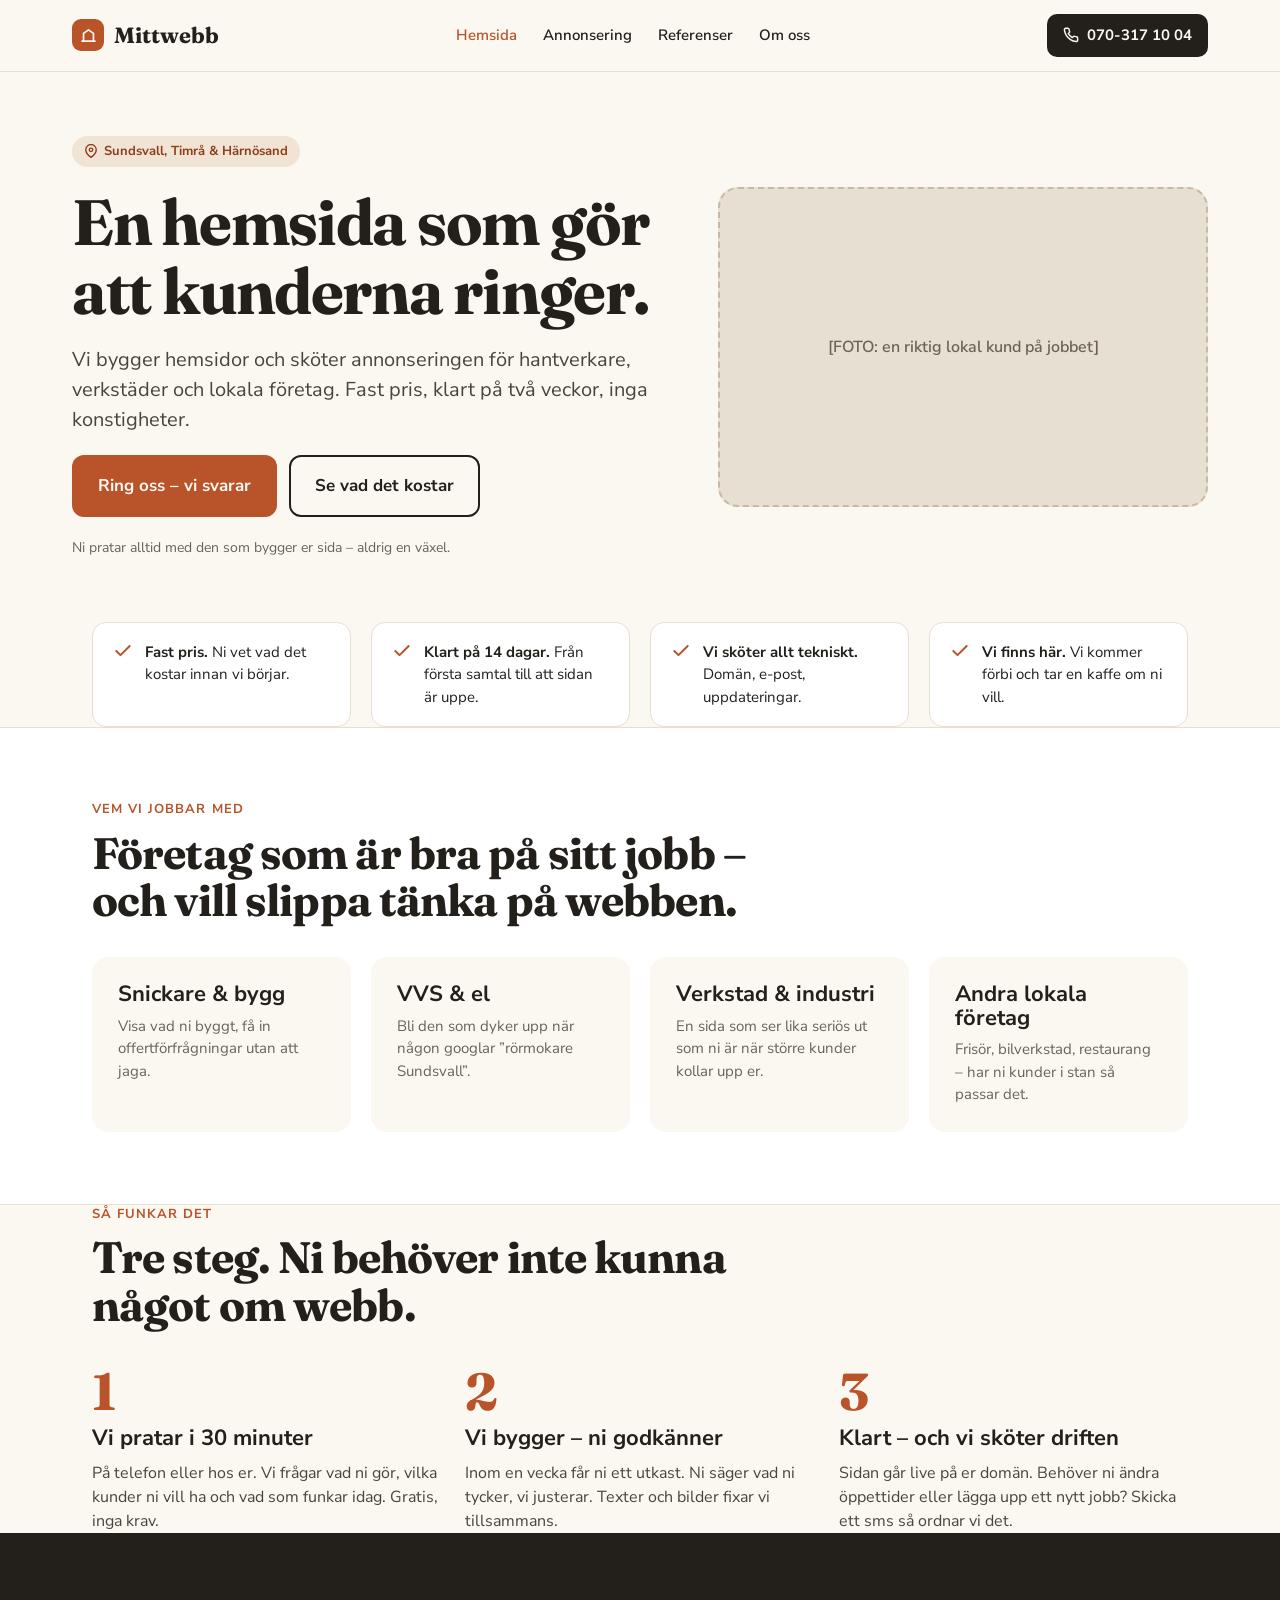
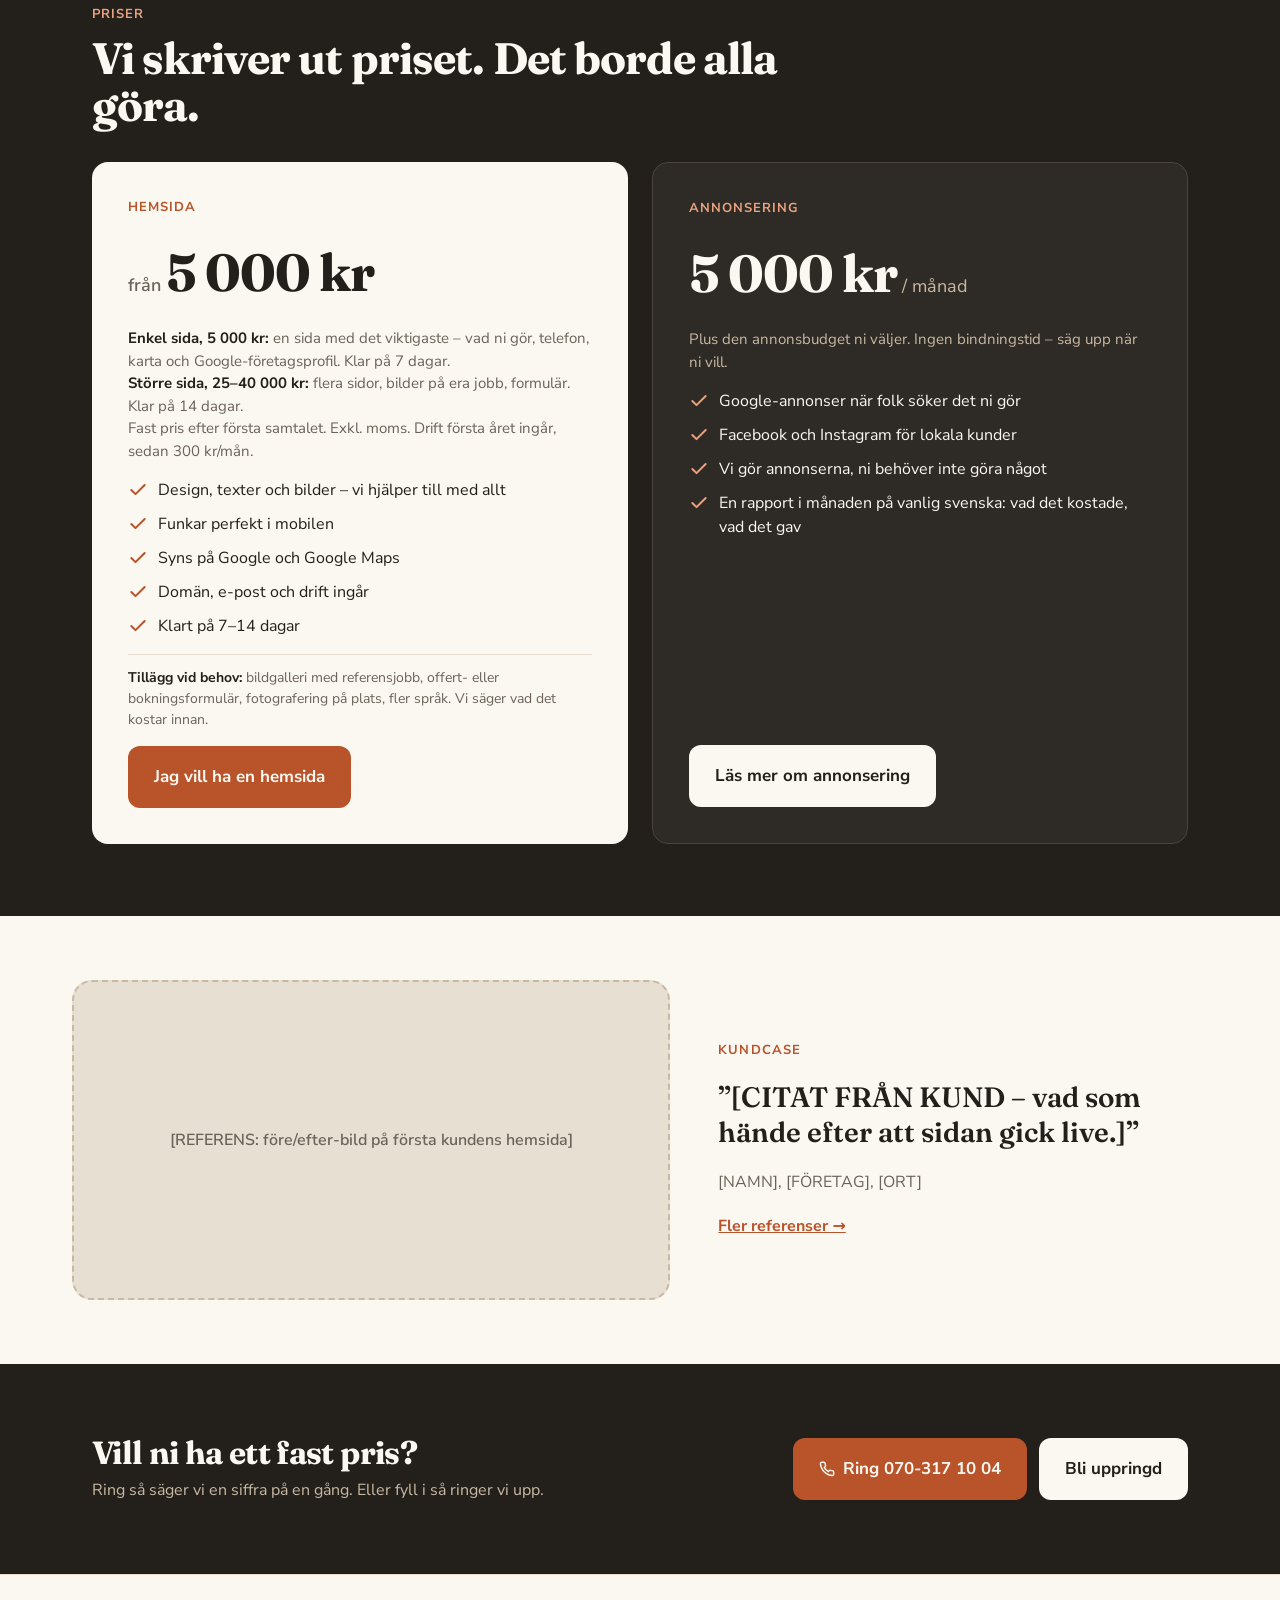
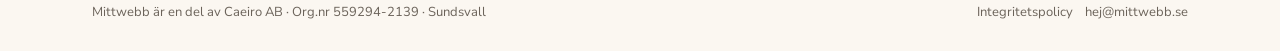
==== index.html @ f1de243b "Mittwebb – första versionen av sajten" ====
<!doctype html>
<html lang="sv"><head><meta charset="utf-8"><meta name="viewport" content="width=device-width,initial-scale=1">
<title>Mittwebb – Hemsidor och annonsering för företag i Sundsvall</title><meta name="description" content="Hemsida till fast pris, klar på 14 dagar, och lokal annonsering för hantverkare, verkstäder och lokala företag i Sundsvall, Timrå och Härnösand.">
<link rel="canonical" href="https://mittwebb.se/">
<meta property="og:title" content="Mittwebb – Hemsidor och annonsering för företag i Sundsvall"><meta property="og:description" content="Hemsida till fast pris, klar på 14 dagar, och lokal annonsering för hantverkare, verkstäder och lokala företag i Sundsvall, Timrå och Härnösand."><meta property="og:url" content="https://mittwebb.se/"><meta property="og:type" content="website">
<link rel="preconnect" href="https://fonts.googleapis.com"><link rel="preconnect" href="https://fonts.gstatic.com" crossorigin>
<link href="https://fonts.googleapis.com/css2?family=Fraunces:opsz,wght@9..144,600;9..144,700&family=Nunito+Sans:wght@400;600;700&display=swap" rel="stylesheet">
<link rel="stylesheet" href="/style.css">
<script type="application/ld+json">{"@context":"https://schema.org","@type":"LocalBusiness","name":"Mittwebb","url":"https://mittwebb.se","telephone":"+46703171004","email":"hej@mittwebb.se","address":{"@type":"PostalAddress","addressLocality":"Sundsvall","addressCountry":"SE"},"areaServed":["Sundsvall","Timrå","Härnösand"],"parentOrganization":{"@type":"Organization","name":"Caeiro AB"}}</script>
</head><body>
<header><div class="wrap nav" id="nav">
<a class="logo" href="/"><i><svg width="17" height="17" viewBox="0 0 24 24" fill="none" stroke="#FBF7F1" stroke-width="2.4" stroke-linecap="round" stroke-linejoin="round"><path d="M3 20h18M5 20V9l7-5 7 5v11"/></svg></i>Mittwebb</a>
<ul><li><a href="/" class="on">Hemsida</a></li><li><a href="/annonsering">Annonsering</a></li><li><a href="/referenser">Referenser</a></li><li><a href="/om">Om oss</a></li></ul>
<div class="row" style="gap:8px;align-items:center"><a class="call" href="tel:+46703171004"><svg width="16" height="16" viewBox="0 0 24 24" fill="none" stroke="currentColor" stroke-width="2.2" stroke-linecap="round" stroke-linejoin="round"><path d="M22 16.9v3a2 2 0 0 1-2.2 2 19.8 19.8 0 0 1-8.6-3.1 19.5 19.5 0 0 1-6-6A19.8 19.8 0 0 1 2.1 4.2 2 2 0 0 1 4.1 2h3a2 2 0 0 1 2 1.7c.1.9.4 1.8.7 2.7a2 2 0 0 1-.5 2.1L8 9.8a16 16 0 0 0 6 6l1.3-1.3a2 2 0 0 1 2.1-.5c.9.3 1.8.6 2.7.7a2 2 0 0 1 1.9 2z"/></svg><span>070-317 10 04</span></a><button class="burger" aria-label="Meny" onclick="document.getElementById('nav').classList.toggle('open')"><svg width="24" height="24" viewBox="0 0 24 24" fill="none" stroke="#23201C" stroke-width="2.2" stroke-linecap="round"><path d="M4 7h16M4 12h16M4 17h16"/></svg></button></div>
</div></header>
<main>
<section class="wrap hero">
 <div class="stack"><span class="pill"><svg width="14" height="14" viewBox="0 0 24 24" fill="none" stroke="currentColor" stroke-width="2.4" stroke-linecap="round" stroke-linejoin="round"><path d="M21 10c0 7-9 13-9 13S3 17 3 10a9 9 0 0 1 18 0z"/><circle cx="12" cy="10" r="3"/></svg> Sundsvall, Timrå &amp; Härnösand</span>
  <h1>En hemsida som gör att kunderna ringer.</h1>
  <p class="lead">Vi bygger hemsidor och sköter annonseringen för hantverkare, verkstäder och lokala företag. Fast pris, klart på två veckor, inga konstigheter.</p>
  <div class="row"><a class="btn btn-p" href="tel:+46703171004">Ring oss – vi svarar</a><a class="btn btn-o" href="#priser">Se vad det kostar</a></div>
  <p class="small">Ni pratar alltid med den som bygger er sida – aldrig en växel.</p></div>
 <div class="ph">[FOTO: en riktig lokal kund på jobbet]</div>
</section>
<section class="wrap" style="padding-top:0"><div class="grid4">
 <div class="trust"><svg width="20" height="20" viewBox="0 0 24 24" fill="none" stroke="#B8532A" stroke-width="2.4" stroke-linecap="round" stroke-linejoin="round"><path d="M20 6L9 17l-5-5"/></svg><div><strong>Fast pris.</strong> Ni vet vad det kostar innan vi börjar.</div></div>
 <div class="trust"><svg width="20" height="20" viewBox="0 0 24 24" fill="none" stroke="#B8532A" stroke-width="2.4" stroke-linecap="round" stroke-linejoin="round"><path d="M20 6L9 17l-5-5"/></svg><div><strong>Klart på 14 dagar.</strong> Från första samtal till att sidan är uppe.</div></div>
 <div class="trust"><svg width="20" height="20" viewBox="0 0 24 24" fill="none" stroke="#B8532A" stroke-width="2.4" stroke-linecap="round" stroke-linejoin="round"><path d="M20 6L9 17l-5-5"/></svg><div><strong>Vi sköter allt tekniskt.</strong> Domän, e-post, uppdateringar.</div></div>
 <div class="trust"><svg width="20" height="20" viewBox="0 0 24 24" fill="none" stroke="#B8532A" stroke-width="2.4" stroke-linecap="round" stroke-linejoin="round"><path d="M20 6L9 17l-5-5"/></svg><div><strong>Vi finns här.</strong> Vi kommer förbi och tar en kaffe om ni vill.</div></div>
</div></section>
<section class="sec-white" id="hemsidor"><div class="wrap stack" style="gap:32px">
 <div class="stack" style="gap:10px;max-width:720px"><span class="eyebrow">Vem vi jobbar med</span><h2>Företag som är bra på sitt jobb – och vill slippa tänka på webben.</h2></div>
 <div class="grid4">
  <div class="card"><h3>Snickare &amp; bygg</h3><p class="small" style="margin-top:8px;font-size:15px">Visa vad ni byggt, få in offertförfrågningar utan att jaga.</p></div>
  <div class="card"><h3>VVS &amp; el</h3><p class="small" style="margin-top:8px;font-size:15px">Bli den som dyker upp när någon googlar ”rörmokare Sundsvall”.</p></div>
  <div class="card"><h3>Verkstad &amp; industri</h3><p class="small" style="margin-top:8px;font-size:15px">En sida som ser lika seriös ut som ni är när större kunder kollar upp er.</p></div>
  <div class="card"><h3>Andra lokala företag</h3><p class="small" style="margin-top:8px;font-size:15px">Frisör, bilverkstad, restaurang – har ni kunder i stan så passar det.</p></div>
 </div></div></section>
<section class="wrap stack" id="sa-funkar-det" style="gap:36px">
 <div class="stack" style="gap:10px;max-width:720px"><span class="eyebrow">Så funkar det</span><h2>Tre steg. Ni behöver inte kunna något om webb.</h2></div>
 <div class="grid3">
  <div class="stack" style="gap:10px"><div class="num">1</div><h3>Vi pratar i 30 minuter</h3><p class="lead" style="font-size:16px">På telefon eller hos er. Vi frågar vad ni gör, vilka kunder ni vill ha och vad som funkar idag. Gratis, inga krav.</p></div>
  <div class="stack" style="gap:10px"><div class="num">2</div><h3>Vi bygger – ni godkänner</h3><p class="lead" style="font-size:16px">Inom en vecka får ni ett utkast. Ni säger vad ni tycker, vi justerar. Texter och bilder fixar vi tillsammans.</p></div>
  <div class="stack" style="gap:10px"><div class="num">3</div><h3>Klart – och vi sköter driften</h3><p class="lead" style="font-size:16px">Sidan går live på er domän. Behöver ni ändra öppettider eller lägga upp ett nytt jobb? Skicka ett sms så ordnar vi det.</p></div>
 </div></section>
<section class="sec-dark" id="priser"><div class="wrap stack" style="gap:32px">
 <div class="stack" style="gap:10px;max-width:720px"><span class="eyebrow" style="color:var(--peach)">Priser</span><h2>Vi skriver ut priset. Det borde alla göra.</h2></div>
 <div class="grid2">
  <div class="card" style="background:var(--bg);color:var(--ink);padding:36px;display:flex;flex-direction:column;gap:16px"><span class="eyebrow">Hemsida</span>
   <div><span style="font-size:18px;color:var(--mute);font-weight:600">från </span><span class="price">5 000 kr</span></div>
   <p class="small" style="font-size:15px"><strong style="color:var(--ink)">Enkel sida, 5 000 kr:</strong> en sida med det viktigaste – vad ni gör, telefon, karta och Google-företagsprofil. Klar på 7 dagar.<br><strong style="color:var(--ink)">Större sida, 25–40 000 kr:</strong> flera sidor, bilder på era jobb, formulär. Klar på 14 dagar.<br>Fast pris efter första samtalet. Exkl. moms. Drift första året ingår, sedan 300 kr/mån.</p>
   <div class="checks"><div><svg width="20" height="20" viewBox="0 0 24 24" fill="none" stroke="#B8532A" stroke-width="2.4" stroke-linecap="round" stroke-linejoin="round"><path d="M20 6L9 17l-5-5"/></svg><span>Design, texter och bilder – vi hjälper till med allt</span></div><div><svg width="20" height="20" viewBox="0 0 24 24" fill="none" stroke="#B8532A" stroke-width="2.4" stroke-linecap="round" stroke-linejoin="round"><path d="M20 6L9 17l-5-5"/></svg><span>Funkar perfekt i mobilen</span></div><div><svg width="20" height="20" viewBox="0 0 24 24" fill="none" stroke="#B8532A" stroke-width="2.4" stroke-linecap="round" stroke-linejoin="round"><path d="M20 6L9 17l-5-5"/></svg><span>Syns på Google och Google Maps</span></div><div><svg width="20" height="20" viewBox="0 0 24 24" fill="none" stroke="#B8532A" stroke-width="2.4" stroke-linecap="round" stroke-linejoin="round"><path d="M20 6L9 17l-5-5"/></svg><span>Domän, e-post och drift ingår</span></div><div><svg width="20" height="20" viewBox="0 0 24 24" fill="none" stroke="#B8532A" stroke-width="2.4" stroke-linecap="round" stroke-linejoin="round"><path d="M20 6L9 17l-5-5"/></svg><span>Klart på 7–14 dagar</span></div></div>
   <p class="small" style="padding-top:12px;border-top:1px solid var(--line)"><strong style="color:var(--ink)">Tillägg vid behov:</strong> bildgalleri med referensjobb, offert- eller bokningsformulär, fotografering på plats, fler språk. Vi säger vad det kostar innan.</p>
   <a class="btn btn-p" href="/kontakt" style="align-self:flex-start">Jag vill ha en hemsida</a></div>
  <div class="card" id="annonsering" style="background:#2E2A25;border:1px solid #4A443C;padding:36px;display:flex;flex-direction:column;gap:16px"><span class="eyebrow" style="color:var(--peach)">Annonsering</span>
   <div><span class="price">5 000 kr</span><span style="font-size:18px;color:#C9B9A3"> / månad</span></div>
   <p style="font-size:15px;color:#C9B9A3">Plus den annonsbudget ni väljer. Ingen bindningstid – säg upp när ni vill.</p>
   <div class="checks"><div><svg width="20" height="20" viewBox="0 0 24 24" fill="none" stroke="#E8A27F" stroke-width="2.4" stroke-linecap="round" stroke-linejoin="round"><path d="M20 6L9 17l-5-5"/></svg><span>Google-annonser när folk söker det ni gör</span></div><div><svg width="20" height="20" viewBox="0 0 24 24" fill="none" stroke="#E8A27F" stroke-width="2.4" stroke-linecap="round" stroke-linejoin="round"><path d="M20 6L9 17l-5-5"/></svg><span>Facebook och Instagram för lokala kunder</span></div><div><svg width="20" height="20" viewBox="0 0 24 24" fill="none" stroke="#E8A27F" stroke-width="2.4" stroke-linecap="round" stroke-linejoin="round"><path d="M20 6L9 17l-5-5"/></svg><span>Vi gör annonserna, ni behöver inte göra något</span></div><div><svg width="20" height="20" viewBox="0 0 24 24" fill="none" stroke="#E8A27F" stroke-width="2.4" stroke-linecap="round" stroke-linejoin="round"><path d="M20 6L9 17l-5-5"/></svg><span>En rapport i månaden på vanlig svenska: vad det kostade, vad det gav</span></div></div>
   <a class="btn btn-l" href="/annonsering" style="align-self:flex-start;margin-top:auto">Läs mer om annonsering</a></div>
 </div></div></section>
<section class="wrap hero" style="padding:64px 0">
 <div class="ph">[REFERENS: före/efter-bild på första kundens hemsida]</div>
 <div class="stack"><span class="eyebrow">Kundcase</span><p style="font-family:'Fraunces',Georgia,serif;font-size:28px;line-height:1.25;font-weight:600">”[CITAT FRÅN KUND – vad som hände efter att sidan gick live.]”</p><p class="small" style="font-size:16px">[NAMN], [FÖRETAG], [ORT]</p><a href="/referenser" style="font-weight:700">Fler referenser →</a></div>
</section>
<section class="sec-dark"><div class="wrap cta"><div class="stack" style="gap:8px;max-width:640px"><h2 style="font-size:32px">Vill ni ha ett fast pris?</h2><p style="color:#C9B9A3">Ring så säger vi en siffra på en gång. Eller fyll i så ringer vi upp.</p></div>
<div class="row"><a class="btn btn-p" href="tel:+46703171004"><svg width="16" height="16" viewBox="0 0 24 24" fill="none" stroke="currentColor" stroke-width="2.2" stroke-linecap="round" stroke-linejoin="round"><path d="M22 16.9v3a2 2 0 0 1-2.2 2 19.8 19.8 0 0 1-8.6-3.1 19.5 19.5 0 0 1-6-6A19.8 19.8 0 0 1 2.1 4.2 2 2 0 0 1 4.1 2h3a2 2 0 0 1 2 1.7c.1.9.4 1.8.7 2.7a2 2 0 0 1-.5 2.1L8 9.8a16 16 0 0 0 6 6l1.3-1.3a2 2 0 0 1 2.1-.5c.9.3 1.8.6 2.7.7a2 2 0 0 1 1.9 2z"/></svg> Ring 070-317 10 04</a><a class="btn btn-l" href="/kontakt">Bli uppringd</a></div></div></section>
</main>
<footer><div class="wrap foot"><div>Mittwebb är en del av Caeiro AB · Org.nr 559294-2139 · Sundsvall</div><div class="row"><a href="/integritetspolicy">Integritetspolicy</a><a href="mailto:hej@mittwebb.se">hej@mittwebb.se</a></div></div></footer>
<a class="sticky-call" href="tel:+46703171004"><svg width="16" height="16" viewBox="0 0 24 24" fill="none" stroke="currentColor" stroke-width="2.2" stroke-linecap="round" stroke-linejoin="round"><path d="M22 16.9v3a2 2 0 0 1-2.2 2 19.8 19.8 0 0 1-8.6-3.1 19.5 19.5 0 0 1-6-6A19.8 19.8 0 0 1 2.1 4.2 2 2 0 0 1 4.1 2h3a2 2 0 0 1 2 1.7c.1.9.4 1.8.7 2.7a2 2 0 0 1-.5 2.1L8 9.8a16 16 0 0 0 6 6l1.3-1.3a2 2 0 0 1 2.1-.5c.9.3 1.8.6 2.7.7a2 2 0 0 1 1.9 2z"/></svg> Ring 070-317 10 04</a>
</body></html>
---- style.css ----
:root{--bg:#FBF7F1;--ink:#23201C;--acc:#B8532A;--acc2:#8F3E1D;--line:#E8DFD3;--mute:#6B635A;--body:#4A443C;--tint:#F1E4D4;--peach:#E8A27F;--white:#fff}
*{box-sizing:border-box}html{scroll-behavior:smooth}
body{margin:0;font-family:'Nunito Sans',system-ui,sans-serif;background:var(--bg);color:var(--ink);line-height:1.5;-webkit-font-smoothing:antialiased}
a{color:var(--acc)}a:hover{color:var(--acc2)}
h1,h2,h3{font-family:'Fraunces',Georgia,serif;letter-spacing:-.02em;line-height:1.08;margin:0}
h1{font-size:clamp(36px,6vw,64px)}h2{font-size:clamp(30px,4.2vw,44px)}h3{font-size:22px;font-family:'Nunito Sans',system-ui,sans-serif;font-weight:700;letter-spacing:0}
p{margin:0}.lead{font-size:clamp(17px,2vw,20px);color:var(--body)}
.wrap{max-width:1136px;margin:0 auto;padding:0 20px}
.eyebrow{font-size:13px;font-weight:700;letter-spacing:.08em;text-transform:uppercase;color:var(--acc)}
.btn{display:inline-flex;align-items:center;gap:8px;padding:16px 24px;border-radius:12px;font-weight:700;font-size:17px;text-decoration:none;border:2px solid transparent;cursor:pointer;font-family:inherit}
.btn-p{background:var(--acc);color:var(--bg)}.btn-p:hover{background:var(--acc2);color:var(--bg)}
.btn-o{border-color:var(--ink);color:var(--ink);background:transparent}.btn-o:hover{background:var(--ink);color:var(--bg)}
.btn-d{background:var(--ink);color:var(--bg)}.btn-l{background:var(--bg);color:var(--ink)}
header{position:sticky;top:0;z-index:10;background:rgba(251,247,241,.92);backdrop-filter:blur(8px);border-bottom:1px solid var(--line)}
.nav{display:flex;align-items:center;justify-content:space-between;padding:14px 0;gap:16px}
.logo{display:flex;align-items:center;gap:10px;text-decoration:none;color:var(--ink);font-family:'Fraunces',Georgia,serif;font-size:22px;font-weight:700}
.logo i{width:32px;height:32px;border-radius:9px;background:var(--acc);display:grid;place-items:center}
.nav ul{display:flex;gap:26px;list-style:none;margin:0;padding:0;font-weight:600;font-size:15px}
.nav ul a{color:var(--ink);text-decoration:none}.nav ul a.on{color:var(--acc)}
.nav .call{display:inline-flex;align-items:center;gap:8px;padding:10px 16px;background:var(--ink);color:var(--bg);border-radius:10px;text-decoration:none;font-weight:700;font-size:15px;white-space:nowrap}
.burger{display:none;background:none;border:0;padding:8px;cursor:pointer}
section{padding:72px 0}.sec-white{background:var(--white);border-top:1px solid var(--line);border-bottom:1px solid var(--line)}.sec-dark{background:var(--ink);color:var(--bg)}
.hero{display:grid;grid-template-columns:1.1fr .9fr;gap:48px;align-items:center;padding:64px 0}
.stack{display:flex;flex-direction:column;gap:20px}.row{display:flex;gap:12px;flex-wrap:wrap}
.pill{display:inline-flex;align-items:center;gap:6px;padding:6px 12px;background:var(--tint);color:var(--acc2);border-radius:999px;font-size:13px;font-weight:700;align-self:flex-start}
.ph{border-radius:20px;background:var(--line);border:2px dashed #C9B9A3;display:grid;place-items:center;text-align:center;padding:24px;color:var(--mute);font-weight:600;min-height:320px}
.grid2{display:grid;grid-template-columns:repeat(2,1fr);gap:24px}.grid3{display:grid;grid-template-columns:repeat(3,1fr);gap:24px}.grid4{display:grid;grid-template-columns:repeat(4,1fr);gap:20px}
.card{padding:26px;border-radius:16px;background:var(--bg)}.card-w{background:var(--white);border:1px solid var(--line)}
.trust{display:flex;gap:12px;align-items:flex-start;padding:18px 20px;background:var(--white);border:1px solid var(--line);border-radius:14px;font-size:15px}
.trust svg{flex-shrink:0}
.num{font-family:'Fraunces',Georgia,serif;font-size:52px;font-weight:700;color:var(--acc);line-height:1}
.checks{display:flex;flex-direction:column;gap:10px;font-size:16px}.checks div{display:flex;gap:10px}.checks svg{flex-shrink:0;margin-top:2px}
.price{font-family:'Fraunces',Georgia,serif;font-size:clamp(38px,5vw,52px);font-weight:700;letter-spacing:-.02em}
.small{font-size:14px;color:var(--mute)}
.faq details{border-top:1px solid var(--line);padding:18px 0}.faq details:last-child{border-bottom:1px solid var(--line)}.faq summary{font-weight:700;font-size:18px;cursor:pointer;list-style:none;display:flex;justify-content:space-between}.faq summary::after{content:'+';color:var(--acc)}.faq details[open] summary::after{content:'–'}.faq p{padding-top:10px;color:var(--body)}
.cta{display:flex;justify-content:space-between;align-items:center;gap:32px;flex-wrap:wrap}
form{display:flex;flex-direction:column;gap:12px}label{font-size:14px;font-weight:700}
input,textarea{padding:13px 14px;font-size:16px;font-family:inherit;border:1px solid #C9B9A3;border-radius:10px;background:var(--white);width:100%}
.chips{display:flex;gap:8px;flex-wrap:wrap}.chips label{display:flex;align-items:center;gap:6px;padding:9px 12px;border:1px solid #C9B9A3;border-radius:999px;font-size:14px;font-weight:600;cursor:pointer}.chips input{width:auto}
footer{padding:28px 0;border-top:1px solid var(--line);font-size:13px;color:var(--mute)}.foot{display:flex;justify-content:space-between;gap:16px;flex-wrap:wrap}.foot a{color:var(--mute);text-decoration:none}
.sticky-call{display:none}
@media (max-width:860px){.hero,.grid2,.grid3,.grid4{grid-template-columns:1fr}.nav ul{display:none}.nav.open ul{display:flex;flex-direction:column;position:absolute;left:0;right:0;top:100%;background:var(--bg);padding:16px 20px;border-bottom:1px solid var(--line);gap:16px}.burger{display:block}.nav .call span{display:none}section{padding:52px 0}.hero{padding:40px 0}.ph{min-height:200px}
.sticky-call{display:flex;position:fixed;bottom:16px;left:16px;right:16px;z-index:20;justify-content:center;gap:10px;padding:14px;background:var(--acc);color:var(--bg);border-radius:14px;font-weight:700;text-decoration:none;box-shadow:0 8px 24px rgba(0,0,0,.18)}body{padding-bottom:72px}}
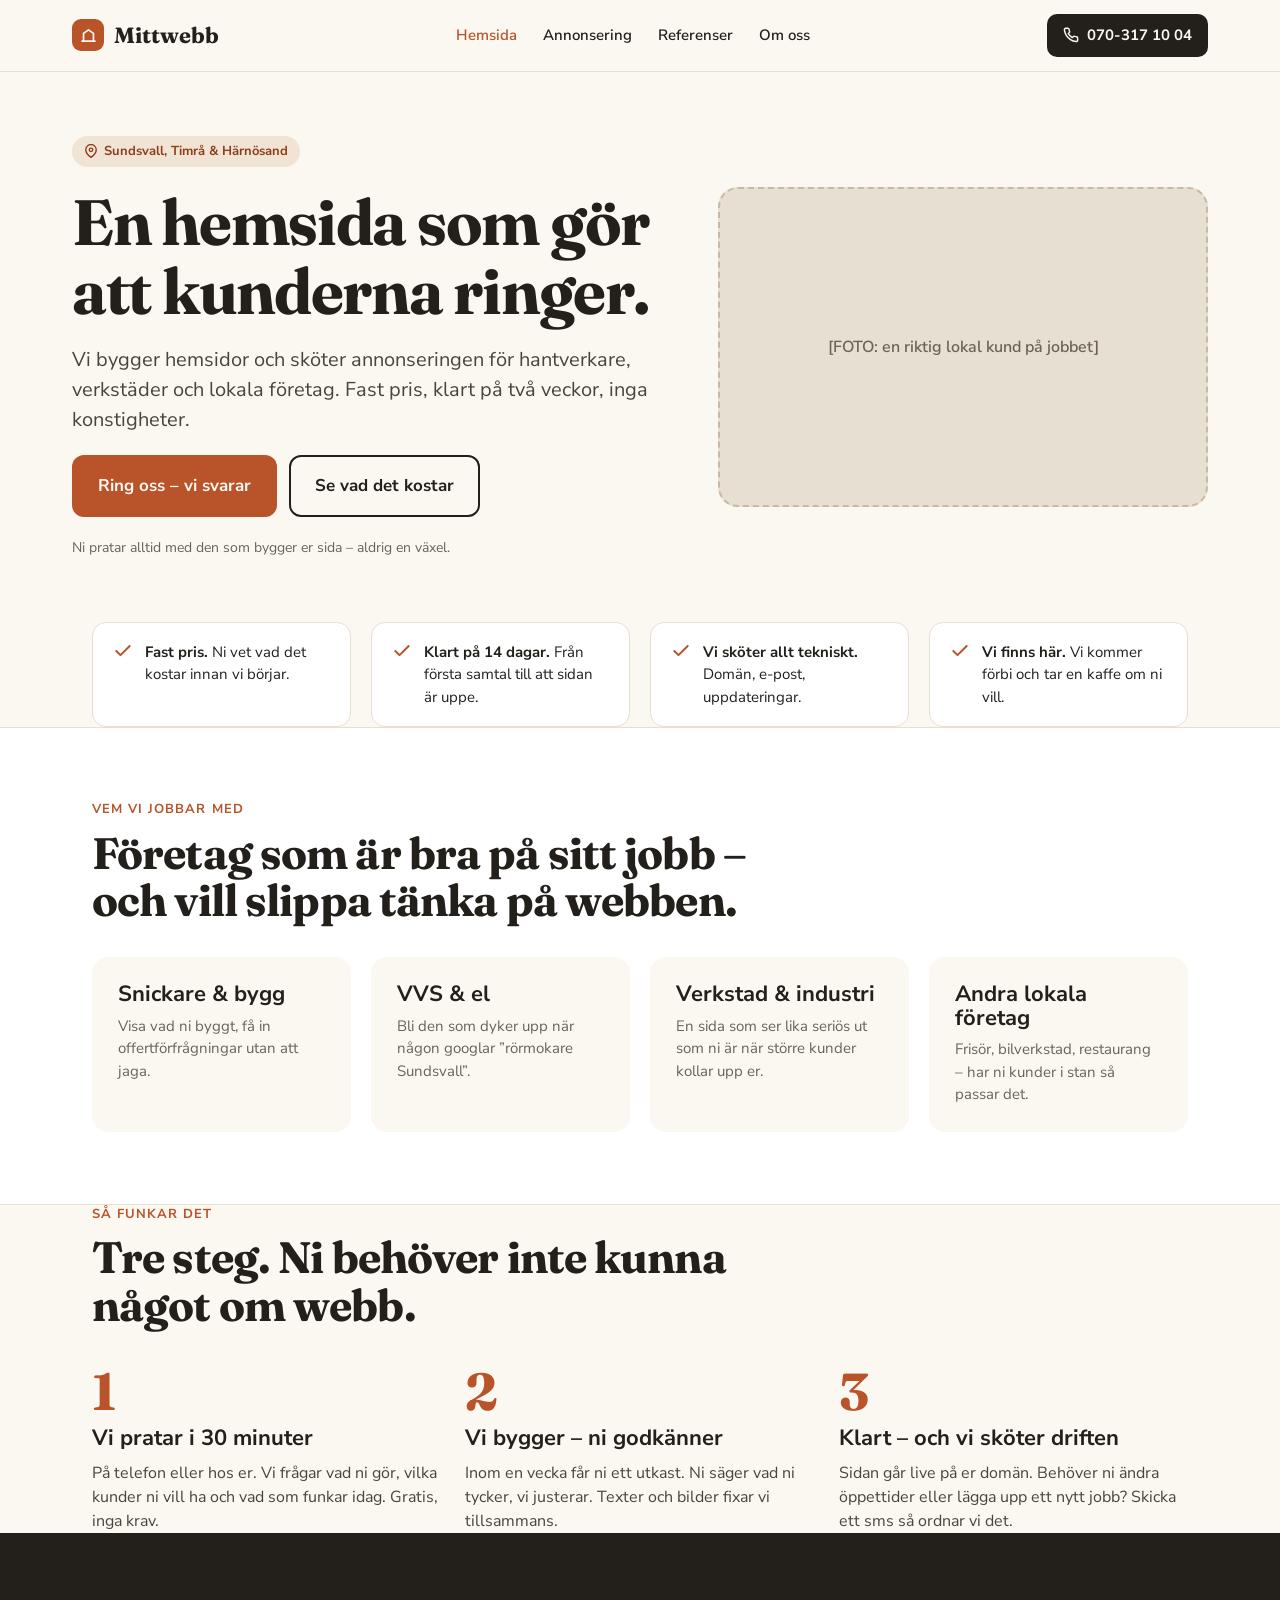
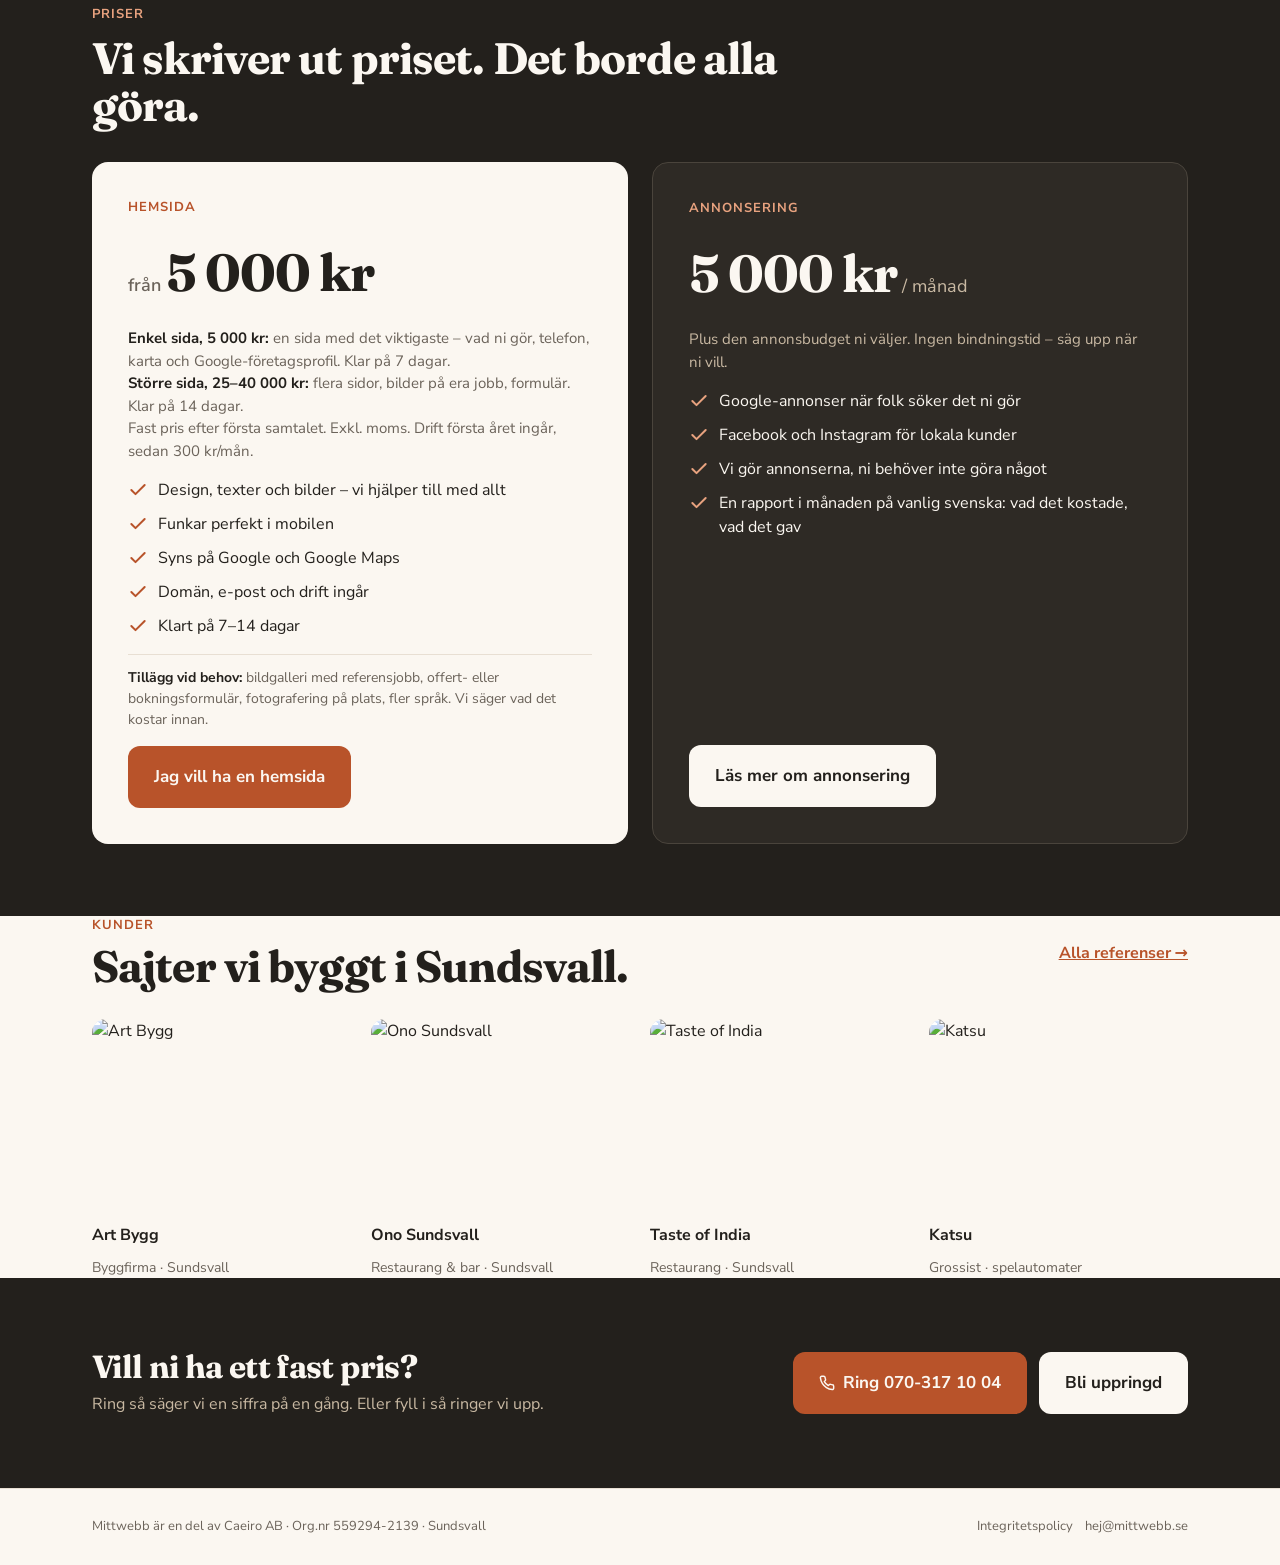
==== commit af1c0a71: "Referenser: Art Bygg, Ono, Taste of India, Katsu" ====
--- a/index.html
+++ b/index.html
@@ -58,10 +58,8 @@
    <div class="checks"><div><svg width="20" height="20" viewBox="0 0 24 24" fill="none" stroke="#E8A27F" stroke-width="2.4" stroke-linecap="round" stroke-linejoin="round"><path d="M20 6L9 17l-5-5"/></svg><span>Google-annonser när folk söker det ni gör</span></div><div><svg width="20" height="20" viewBox="0 0 24 24" fill="none" stroke="#E8A27F" stroke-width="2.4" stroke-linecap="round" stroke-linejoin="round"><path d="M20 6L9 17l-5-5"/></svg><span>Facebook och Instagram för lokala kunder</span></div><div><svg width="20" height="20" viewBox="0 0 24 24" fill="none" stroke="#E8A27F" stroke-width="2.4" stroke-linecap="round" stroke-linejoin="round"><path d="M20 6L9 17l-5-5"/></svg><span>Vi gör annonserna, ni behöver inte göra något</span></div><div><svg width="20" height="20" viewBox="0 0 24 24" fill="none" stroke="#E8A27F" stroke-width="2.4" stroke-linecap="round" stroke-linejoin="round"><path d="M20 6L9 17l-5-5"/></svg><span>En rapport i månaden på vanlig svenska: vad det kostade, vad det gav</span></div></div>
    <a class="btn btn-l" href="/annonsering" style="align-self:flex-start;margin-top:auto">Läs mer om annonsering</a></div>
  </div></div></section>
-<section class="wrap hero" style="padding:64px 0">
- <div class="ph">[REFERENS: före/efter-bild på första kundens hemsida]</div>
- <div class="stack"><span class="eyebrow">Kundcase</span><p style="font-family:'Fraunces',Georgia,serif;font-size:28px;line-height:1.25;font-weight:600">”[CITAT FRÅN KUND – vad som hände efter att sidan gick live.]”</p><p class="small" style="font-size:16px">[NAMN], [FÖRETAG], [ORT]</p><a href="/referenser" style="font-weight:700">Fler referenser →</a></div>
-</section>
+<section class="wrap stack" style="gap:28px"><div class="cta"><div class="stack" style="gap:8px"><span class="eyebrow">Kunder</span><h2>Sajter vi byggt i Sundsvall.</h2></div><a href="/referenser" style="font-weight:700">Alla referenser →</a></div>
+<div class="grid4"><a href="https://artbygg.se" target="_blank" rel="noopener" style="text-decoration:none;color:var(--ink);display:flex;flex-direction:column;gap:10px"><img src="https://framerusercontent.com/images/f4Z82QxmcEQ3gF8rDcCPV72LyU.jpeg" alt="Art Bygg" loading="lazy" style="width:100%;aspect-ratio:4/3;object-fit:cover;border-radius:14px;display:block"><strong>Art Bygg</strong><span class="small">Byggfirma · Sundsvall</span></a><a href="https://onosundsvall.se" target="_blank" rel="noopener" style="text-decoration:none;color:var(--ink);display:flex;flex-direction:column;gap:10px"><img src="https://framerusercontent.com/assets/nnnB0Bz4eRKjmMvCjZTYcLmNHrM.jpg" alt="Ono Sundsvall" loading="lazy" style="width:100%;aspect-ratio:4/3;object-fit:cover;border-radius:14px;display:block"><strong>Ono Sundsvall</strong><span class="small">Restaurang &amp; bar · Sundsvall</span></a><a href="https://www.tasteofindia.se" target="_blank" rel="noopener" style="text-decoration:none;color:var(--ink);display:flex;flex-direction:column;gap:10px"><img src="https://usercontent.one/wp/www.tasteofindia.se/wp-content/uploads/2024/06/G3A5874-Edit-768x960.jpg" alt="Taste of India" loading="lazy" style="width:100%;aspect-ratio:4/3;object-fit:cover;border-radius:14px;display:block"><strong>Taste of India</strong><span class="small">Restaurang · Sundsvall</span></a><a href="https://katsu.se" target="_blank" rel="noopener" style="text-decoration:none;color:var(--ink);display:flex;flex-direction:column;gap:10px"><img src="https://framerusercontent.com/assets/zVmfJXLH3dPX0omeIyAKaZHLA7w.jpg" alt="Katsu" loading="lazy" style="width:100%;aspect-ratio:4/3;object-fit:cover;border-radius:14px;display:block"><strong>Katsu</strong><span class="small">Grossist · spelautomater</span></a></div></section>
 <section class="sec-dark"><div class="wrap cta"><div class="stack" style="gap:8px;max-width:640px"><h2 style="font-size:32px">Vill ni ha ett fast pris?</h2><p style="color:#C9B9A3">Ring så säger vi en siffra på en gång. Eller fyll i så ringer vi upp.</p></div>
 <div class="row"><a class="btn btn-p" href="tel:+46703171004"><svg width="16" height="16" viewBox="0 0 24 24" fill="none" stroke="currentColor" stroke-width="2.2" stroke-linecap="round" stroke-linejoin="round"><path d="M22 16.9v3a2 2 0 0 1-2.2 2 19.8 19.8 0 0 1-8.6-3.1 19.5 19.5 0 0 1-6-6A19.8 19.8 0 0 1 2.1 4.2 2 2 0 0 1 4.1 2h3a2 2 0 0 1 2 1.7c.1.9.4 1.8.7 2.7a2 2 0 0 1-.5 2.1L8 9.8a16 16 0 0 0 6 6l1.3-1.3a2 2 0 0 1 2.1-.5c.9.3 1.8.6 2.7.7a2 2 0 0 1 1.9 2z"/></svg> Ring 070-317 10 04</a><a class="btn btn-l" href="/kontakt">Bli uppringd</a></div></div></section>
 </main>
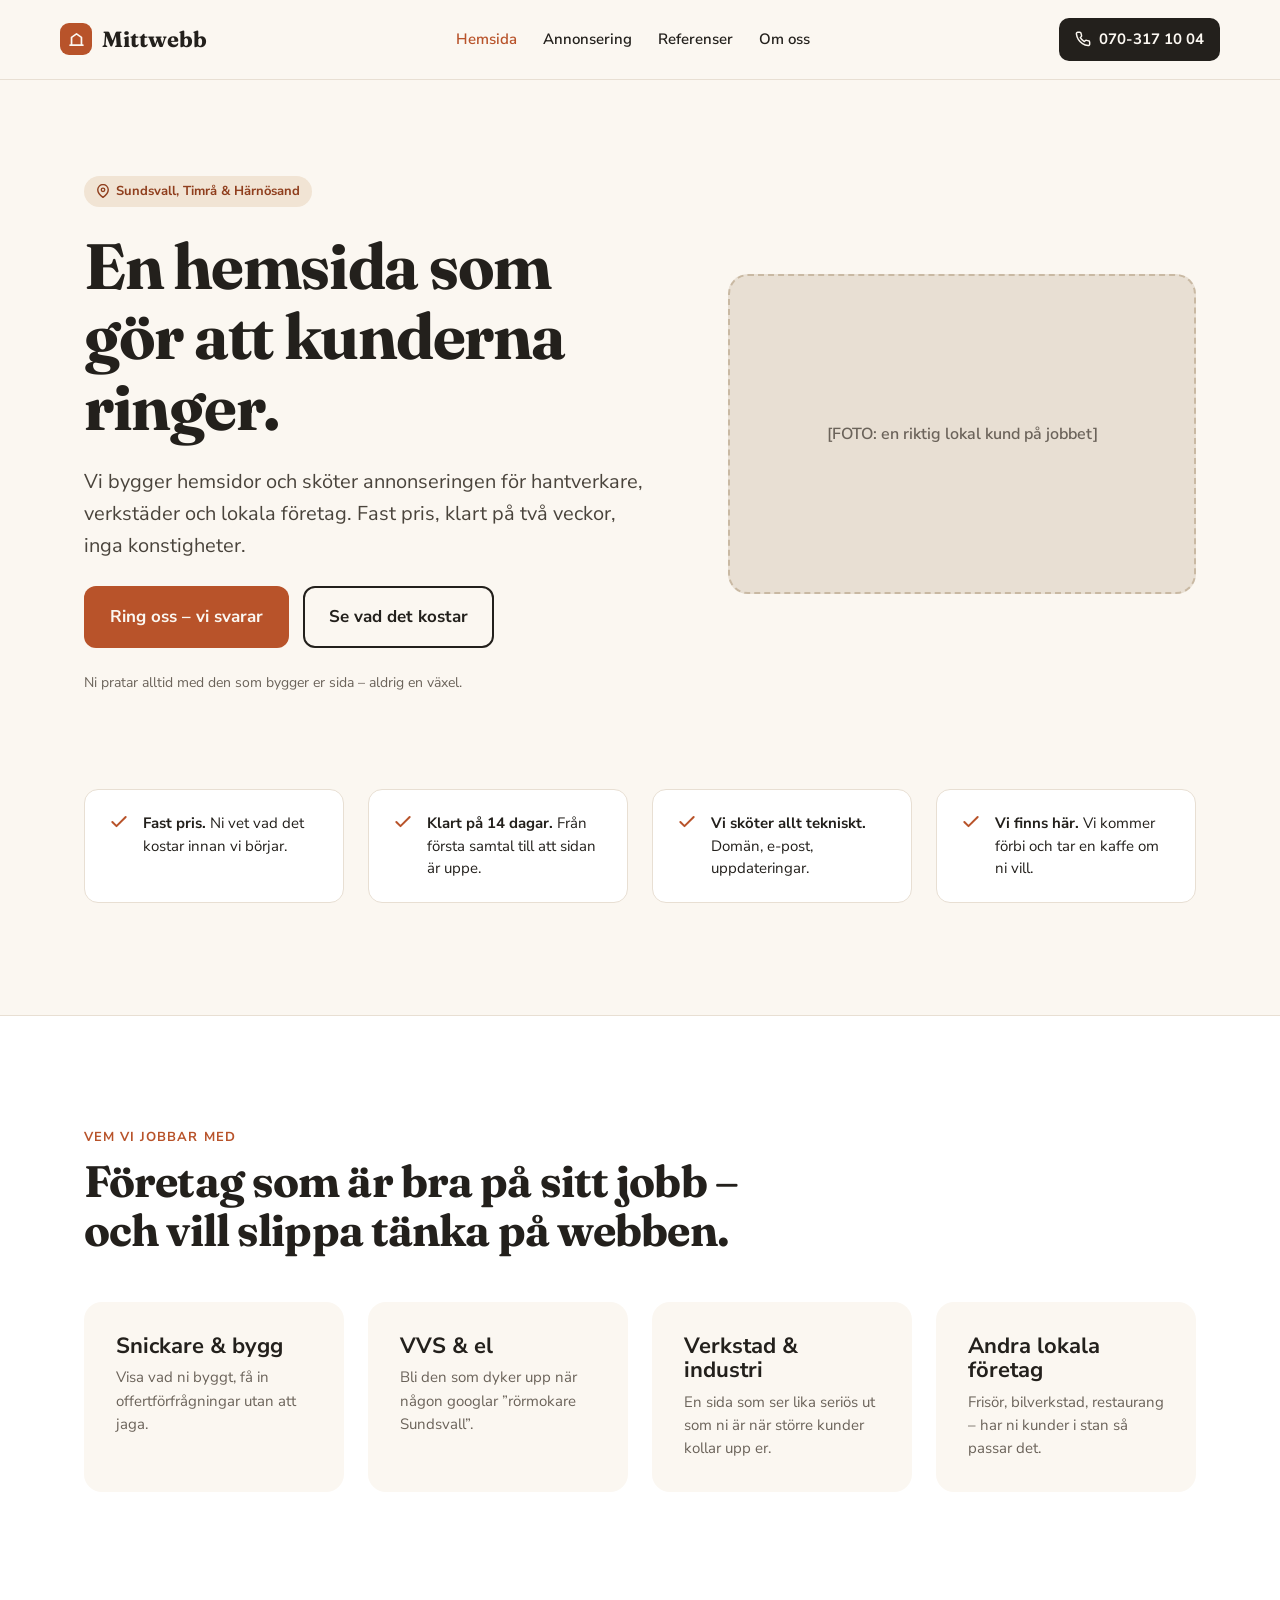
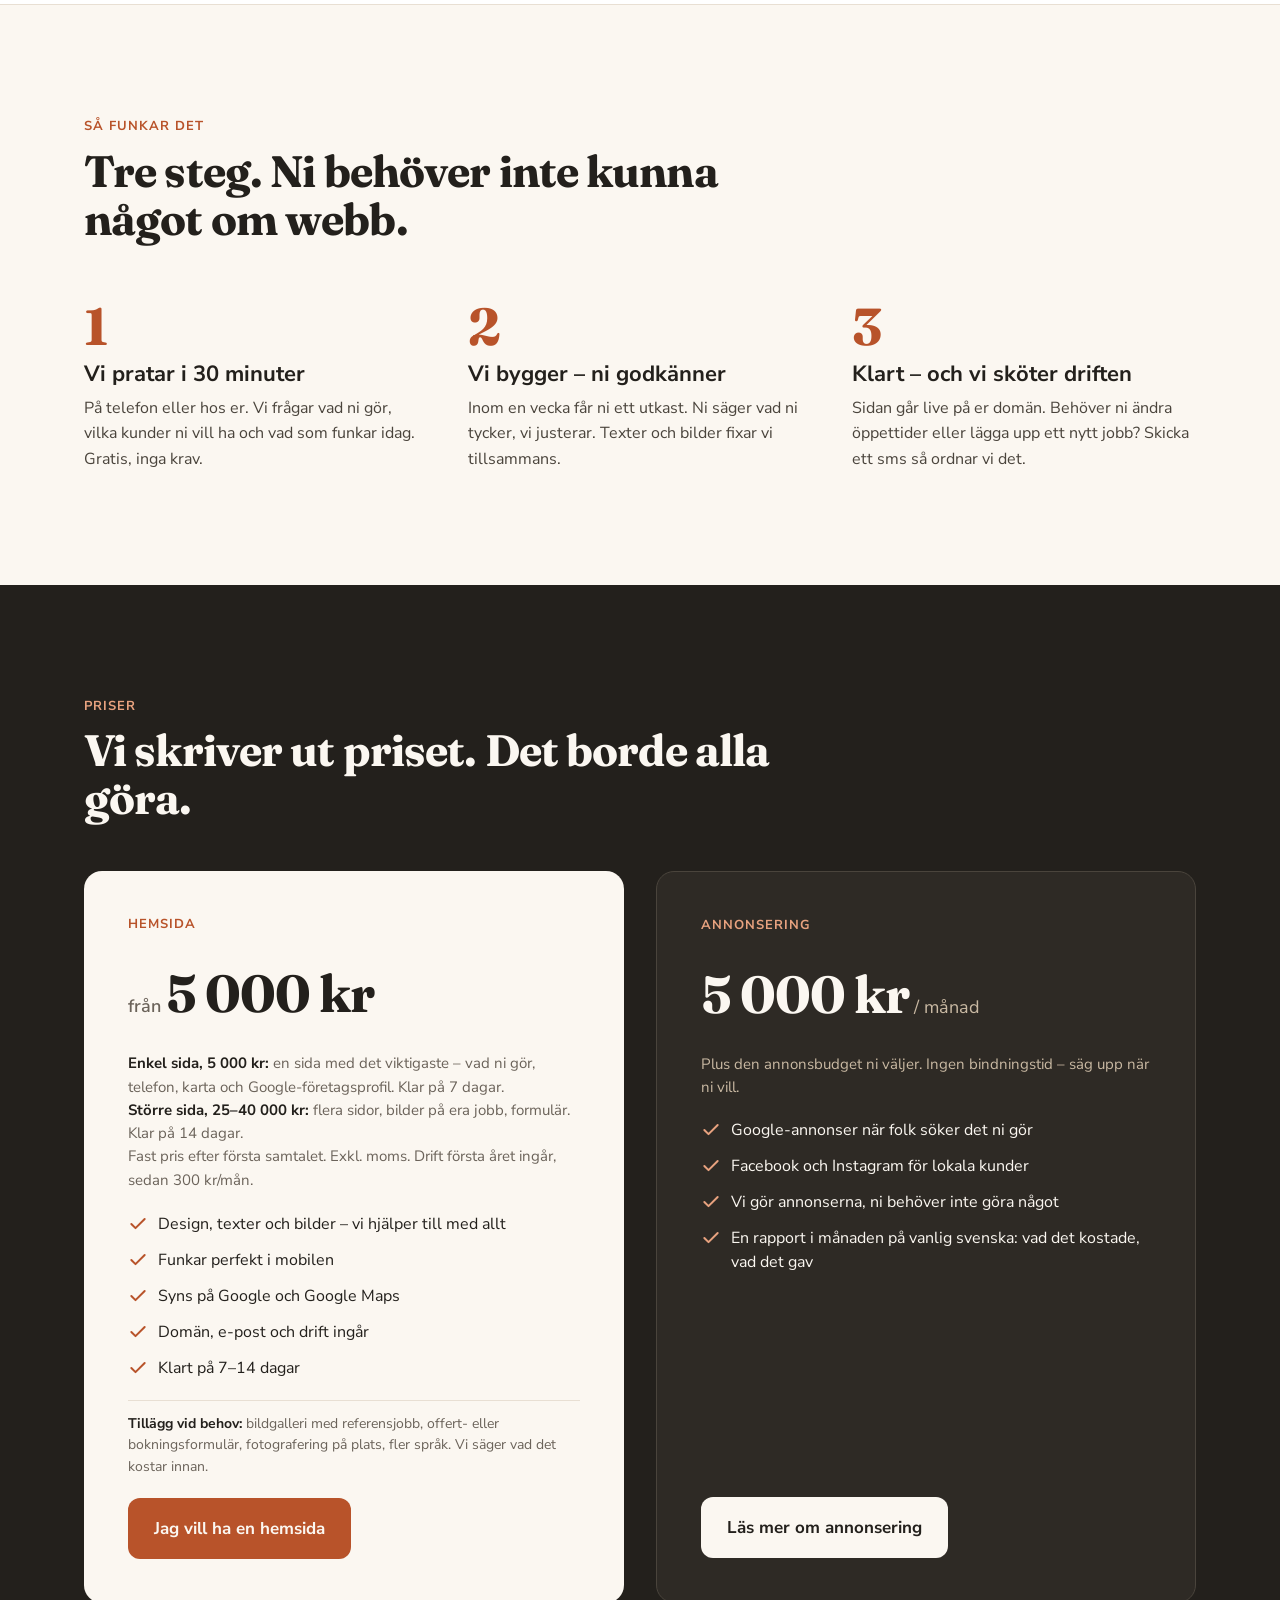
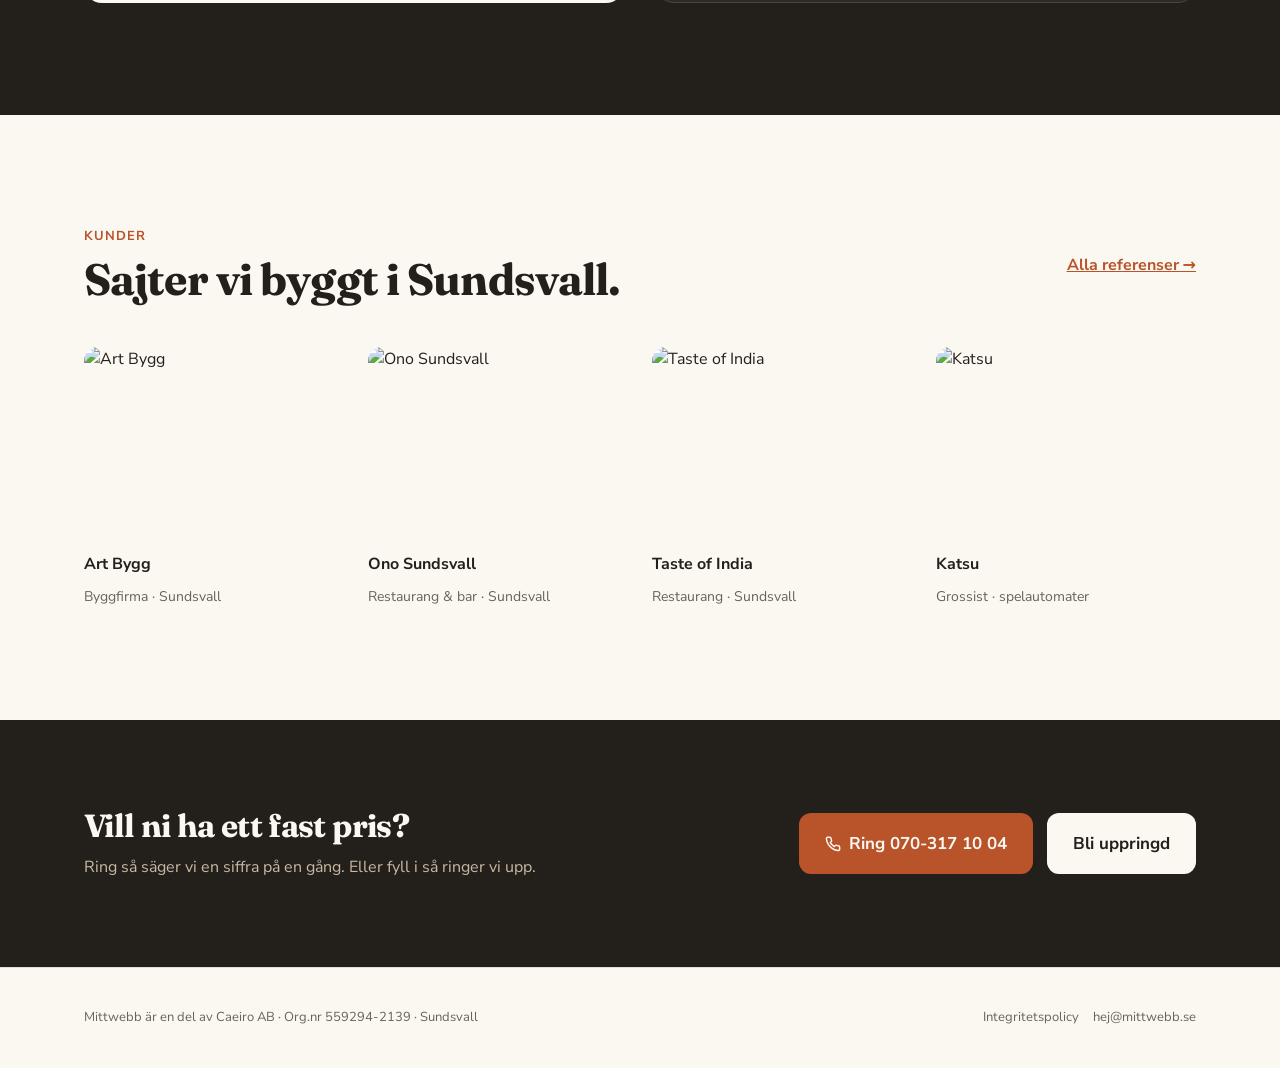
==== commit 0978aab0: "Luftigare layout: större avstånd och padding" ====
--- a/index.html
+++ b/index.html
@@ -28,7 +28,7 @@
  <div class="trust"><svg width="20" height="20" viewBox="0 0 24 24" fill="none" stroke="#B8532A" stroke-width="2.4" stroke-linecap="round" stroke-linejoin="round"><path d="M20 6L9 17l-5-5"/></svg><div><strong>Vi sköter allt tekniskt.</strong> Domän, e-post, uppdateringar.</div></div>
  <div class="trust"><svg width="20" height="20" viewBox="0 0 24 24" fill="none" stroke="#B8532A" stroke-width="2.4" stroke-linecap="round" stroke-linejoin="round"><path d="M20 6L9 17l-5-5"/></svg><div><strong>Vi finns här.</strong> Vi kommer förbi och tar en kaffe om ni vill.</div></div>
 </div></section>
-<section class="sec-white" id="hemsidor"><div class="wrap stack" style="gap:32px">
+<section class="sec-white" id="hemsidor"><div class="wrap stack" style="gap:48px">
  <div class="stack" style="gap:10px;max-width:720px"><span class="eyebrow">Vem vi jobbar med</span><h2>Företag som är bra på sitt jobb – och vill slippa tänka på webben.</h2></div>
  <div class="grid4">
   <div class="card"><h3>Snickare &amp; bygg</h3><p class="small" style="margin-top:8px;font-size:15px">Visa vad ni byggt, få in offertförfrågningar utan att jaga.</p></div>
@@ -36,31 +36,31 @@
   <div class="card"><h3>Verkstad &amp; industri</h3><p class="small" style="margin-top:8px;font-size:15px">En sida som ser lika seriös ut som ni är när större kunder kollar upp er.</p></div>
   <div class="card"><h3>Andra lokala företag</h3><p class="small" style="margin-top:8px;font-size:15px">Frisör, bilverkstad, restaurang – har ni kunder i stan så passar det.</p></div>
  </div></div></section>
-<section class="wrap stack" id="sa-funkar-det" style="gap:36px">
+<section class="wrap stack" id="sa-funkar-det" style="gap:56px">
  <div class="stack" style="gap:10px;max-width:720px"><span class="eyebrow">Så funkar det</span><h2>Tre steg. Ni behöver inte kunna något om webb.</h2></div>
  <div class="grid3">
   <div class="stack" style="gap:10px"><div class="num">1</div><h3>Vi pratar i 30 minuter</h3><p class="lead" style="font-size:16px">På telefon eller hos er. Vi frågar vad ni gör, vilka kunder ni vill ha och vad som funkar idag. Gratis, inga krav.</p></div>
   <div class="stack" style="gap:10px"><div class="num">2</div><h3>Vi bygger – ni godkänner</h3><p class="lead" style="font-size:16px">Inom en vecka får ni ett utkast. Ni säger vad ni tycker, vi justerar. Texter och bilder fixar vi tillsammans.</p></div>
   <div class="stack" style="gap:10px"><div class="num">3</div><h3>Klart – och vi sköter driften</h3><p class="lead" style="font-size:16px">Sidan går live på er domän. Behöver ni ändra öppettider eller lägga upp ett nytt jobb? Skicka ett sms så ordnar vi det.</p></div>
  </div></section>
-<section class="sec-dark" id="priser"><div class="wrap stack" style="gap:32px">
+<section class="sec-dark" id="priser"><div class="wrap stack" style="gap:48px">
  <div class="stack" style="gap:10px;max-width:720px"><span class="eyebrow" style="color:var(--peach)">Priser</span><h2>Vi skriver ut priset. Det borde alla göra.</h2></div>
  <div class="grid2">
-  <div class="card" style="background:var(--bg);color:var(--ink);padding:36px;display:flex;flex-direction:column;gap:16px"><span class="eyebrow">Hemsida</span>
+  <div class="card" style="background:var(--bg);color:var(--ink);padding:44px;display:flex;flex-direction:column;gap:20px"><span class="eyebrow">Hemsida</span>
    <div><span style="font-size:18px;color:var(--mute);font-weight:600">från </span><span class="price">5 000 kr</span></div>
    <p class="small" style="font-size:15px"><strong style="color:var(--ink)">Enkel sida, 5 000 kr:</strong> en sida med det viktigaste – vad ni gör, telefon, karta och Google-företagsprofil. Klar på 7 dagar.<br><strong style="color:var(--ink)">Större sida, 25–40 000 kr:</strong> flera sidor, bilder på era jobb, formulär. Klar på 14 dagar.<br>Fast pris efter första samtalet. Exkl. moms. Drift första året ingår, sedan 300 kr/mån.</p>
    <div class="checks"><div><svg width="20" height="20" viewBox="0 0 24 24" fill="none" stroke="#B8532A" stroke-width="2.4" stroke-linecap="round" stroke-linejoin="round"><path d="M20 6L9 17l-5-5"/></svg><span>Design, texter och bilder – vi hjälper till med allt</span></div><div><svg width="20" height="20" viewBox="0 0 24 24" fill="none" stroke="#B8532A" stroke-width="2.4" stroke-linecap="round" stroke-linejoin="round"><path d="M20 6L9 17l-5-5"/></svg><span>Funkar perfekt i mobilen</span></div><div><svg width="20" height="20" viewBox="0 0 24 24" fill="none" stroke="#B8532A" stroke-width="2.4" stroke-linecap="round" stroke-linejoin="round"><path d="M20 6L9 17l-5-5"/></svg><span>Syns på Google och Google Maps</span></div><div><svg width="20" height="20" viewBox="0 0 24 24" fill="none" stroke="#B8532A" stroke-width="2.4" stroke-linecap="round" stroke-linejoin="round"><path d="M20 6L9 17l-5-5"/></svg><span>Domän, e-post och drift ingår</span></div><div><svg width="20" height="20" viewBox="0 0 24 24" fill="none" stroke="#B8532A" stroke-width="2.4" stroke-linecap="round" stroke-linejoin="round"><path d="M20 6L9 17l-5-5"/></svg><span>Klart på 7–14 dagar</span></div></div>
    <p class="small" style="padding-top:12px;border-top:1px solid var(--line)"><strong style="color:var(--ink)">Tillägg vid behov:</strong> bildgalleri med referensjobb, offert- eller bokningsformulär, fotografering på plats, fler språk. Vi säger vad det kostar innan.</p>
    <a class="btn btn-p" href="/kontakt" style="align-self:flex-start">Jag vill ha en hemsida</a></div>
-  <div class="card" id="annonsering" style="background:#2E2A25;border:1px solid #4A443C;padding:36px;display:flex;flex-direction:column;gap:16px"><span class="eyebrow" style="color:var(--peach)">Annonsering</span>
+  <div class="card" id="annonsering" style="background:#2E2A25;border:1px solid #4A443C;padding:44px;display:flex;flex-direction:column;gap:20px"><span class="eyebrow" style="color:var(--peach)">Annonsering</span>
    <div><span class="price">5 000 kr</span><span style="font-size:18px;color:#C9B9A3"> / månad</span></div>
    <p style="font-size:15px;color:#C9B9A3">Plus den annonsbudget ni väljer. Ingen bindningstid – säg upp när ni vill.</p>
    <div class="checks"><div><svg width="20" height="20" viewBox="0 0 24 24" fill="none" stroke="#E8A27F" stroke-width="2.4" stroke-linecap="round" stroke-linejoin="round"><path d="M20 6L9 17l-5-5"/></svg><span>Google-annonser när folk söker det ni gör</span></div><div><svg width="20" height="20" viewBox="0 0 24 24" fill="none" stroke="#E8A27F" stroke-width="2.4" stroke-linecap="round" stroke-linejoin="round"><path d="M20 6L9 17l-5-5"/></svg><span>Facebook och Instagram för lokala kunder</span></div><div><svg width="20" height="20" viewBox="0 0 24 24" fill="none" stroke="#E8A27F" stroke-width="2.4" stroke-linecap="round" stroke-linejoin="round"><path d="M20 6L9 17l-5-5"/></svg><span>Vi gör annonserna, ni behöver inte göra något</span></div><div><svg width="20" height="20" viewBox="0 0 24 24" fill="none" stroke="#E8A27F" stroke-width="2.4" stroke-linecap="round" stroke-linejoin="round"><path d="M20 6L9 17l-5-5"/></svg><span>En rapport i månaden på vanlig svenska: vad det kostade, vad det gav</span></div></div>
    <a class="btn btn-l" href="/annonsering" style="align-self:flex-start;margin-top:auto">Läs mer om annonsering</a></div>
  </div></div></section>
-<section class="wrap stack" style="gap:28px"><div class="cta"><div class="stack" style="gap:8px"><span class="eyebrow">Kunder</span><h2>Sajter vi byggt i Sundsvall.</h2></div><a href="/referenser" style="font-weight:700">Alla referenser →</a></div>
+<section class="wrap stack" style="gap:44px"><div class="cta"><div class="stack" style="gap:8px"><span class="eyebrow">Kunder</span><h2>Sajter vi byggt i Sundsvall.</h2></div><a href="/referenser" style="font-weight:700">Alla referenser →</a></div>
 <div class="grid4"><a href="https://artbygg.se" target="_blank" rel="noopener" style="text-decoration:none;color:var(--ink);display:flex;flex-direction:column;gap:10px"><img src="https://framerusercontent.com/images/f4Z82QxmcEQ3gF8rDcCPV72LyU.jpeg" alt="Art Bygg" loading="lazy" style="width:100%;aspect-ratio:4/3;object-fit:cover;border-radius:14px;display:block"><strong>Art Bygg</strong><span class="small">Byggfirma · Sundsvall</span></a><a href="https://onosundsvall.se" target="_blank" rel="noopener" style="text-decoration:none;color:var(--ink);display:flex;flex-direction:column;gap:10px"><img src="https://framerusercontent.com/assets/nnnB0Bz4eRKjmMvCjZTYcLmNHrM.jpg" alt="Ono Sundsvall" loading="lazy" style="width:100%;aspect-ratio:4/3;object-fit:cover;border-radius:14px;display:block"><strong>Ono Sundsvall</strong><span class="small">Restaurang &amp; bar · Sundsvall</span></a><a href="https://www.tasteofindia.se" target="_blank" rel="noopener" style="text-decoration:none;color:var(--ink);display:flex;flex-direction:column;gap:10px"><img src="https://usercontent.one/wp/www.tasteofindia.se/wp-content/uploads/2024/06/G3A5874-Edit-768x960.jpg" alt="Taste of India" loading="lazy" style="width:100%;aspect-ratio:4/3;object-fit:cover;border-radius:14px;display:block"><strong>Taste of India</strong><span class="small">Restaurang · Sundsvall</span></a><a href="https://katsu.se" target="_blank" rel="noopener" style="text-decoration:none;color:var(--ink);display:flex;flex-direction:column;gap:10px"><img src="https://framerusercontent.com/assets/zVmfJXLH3dPX0omeIyAKaZHLA7w.jpg" alt="Katsu" loading="lazy" style="width:100%;aspect-ratio:4/3;object-fit:cover;border-radius:14px;display:block"><strong>Katsu</strong><span class="small">Grossist · spelautomater</span></a></div></section>
-<section class="sec-dark"><div class="wrap cta"><div class="stack" style="gap:8px;max-width:640px"><h2 style="font-size:32px">Vill ni ha ett fast pris?</h2><p style="color:#C9B9A3">Ring så säger vi en siffra på en gång. Eller fyll i så ringer vi upp.</p></div>
+<section class="sec-dark" style="padding:88px 0"><div class="wrap cta"><div class="stack" style="gap:12px;max-width:640px"><h2 style="font-size:32px">Vill ni ha ett fast pris?</h2><p style="color:#C9B9A3">Ring så säger vi en siffra på en gång. Eller fyll i så ringer vi upp.</p></div>
 <div class="row"><a class="btn btn-p" href="tel:+46703171004"><svg width="16" height="16" viewBox="0 0 24 24" fill="none" stroke="currentColor" stroke-width="2.2" stroke-linecap="round" stroke-linejoin="round"><path d="M22 16.9v3a2 2 0 0 1-2.2 2 19.8 19.8 0 0 1-8.6-3.1 19.5 19.5 0 0 1-6-6A19.8 19.8 0 0 1 2.1 4.2 2 2 0 0 1 4.1 2h3a2 2 0 0 1 2 1.7c.1.9.4 1.8.7 2.7a2 2 0 0 1-.5 2.1L8 9.8a16 16 0 0 0 6 6l1.3-1.3a2 2 0 0 1 2.1-.5c.9.3 1.8.6 2.7.7a2 2 0 0 1 1.9 2z"/></svg> Ring 070-317 10 04</a><a class="btn btn-l" href="/kontakt">Bli uppringd</a></div></div></section>
 </main>
 <footer><div class="wrap foot"><div>Mittwebb är en del av Caeiro AB · Org.nr 559294-2139 · Sundsvall</div><div class="row"><a href="/integritetspolicy">Integritetspolicy</a><a href="mailto:hej@mittwebb.se">hej@mittwebb.se</a></div></div></footer>
--- a/style.css
+++ b/style.css
@@ -3,42 +3,42 @@
 *{box-sizing:border-box}html{scroll-behavior:smooth}
 body{margin:0;font-family:'Nunito Sans',system-ui,sans-serif;background:var(--bg);color:var(--ink);line-height:1.5;-webkit-font-smoothing:antialiased}
 a{color:var(--acc)}a:hover{color:var(--acc2)}
-h1,h2,h3{font-family:'Fraunces',Georgia,serif;letter-spacing:-.02em;line-height:1.08;margin:0}
+h1,h2,h3{font-family:'Fraunces',Georgia,serif;letter-spacing:-.02em;line-height:1.1;margin:0}
 h1{font-size:clamp(36px,6vw,64px)}h2{font-size:clamp(30px,4.2vw,44px)}h3{font-size:22px;font-family:'Nunito Sans',system-ui,sans-serif;font-weight:700;letter-spacing:0}
-p{margin:0}.lead{font-size:clamp(17px,2vw,20px);color:var(--body)}
-.wrap{max-width:1136px;margin:0 auto;padding:0 20px}
+p{margin:0}.lead{font-size:clamp(17px,2vw,20px);color:var(--body);line-height:1.6}
+.wrap{max-width:1160px;margin:0 auto;padding-left:24px;padding-right:24px}
 .eyebrow{font-size:13px;font-weight:700;letter-spacing:.08em;text-transform:uppercase;color:var(--acc)}
 .btn{display:inline-flex;align-items:center;gap:8px;padding:16px 24px;border-radius:12px;font-weight:700;font-size:17px;text-decoration:none;border:2px solid transparent;cursor:pointer;font-family:inherit}
 .btn-p{background:var(--acc);color:var(--bg)}.btn-p:hover{background:var(--acc2);color:var(--bg)}
 .btn-o{border-color:var(--ink);color:var(--ink);background:transparent}.btn-o:hover{background:var(--ink);color:var(--bg)}
 .btn-d{background:var(--ink);color:var(--bg)}.btn-l{background:var(--bg);color:var(--ink)}
 header{position:sticky;top:0;z-index:10;background:rgba(251,247,241,.92);backdrop-filter:blur(8px);border-bottom:1px solid var(--line)}
-.nav{display:flex;align-items:center;justify-content:space-between;padding:14px 0;gap:16px}
+.nav{display:flex;align-items:center;justify-content:space-between;padding:18px 0;gap:24px}
 .logo{display:flex;align-items:center;gap:10px;text-decoration:none;color:var(--ink);font-family:'Fraunces',Georgia,serif;font-size:22px;font-weight:700}
 .logo i{width:32px;height:32px;border-radius:9px;background:var(--acc);display:grid;place-items:center}
 .nav ul{display:flex;gap:26px;list-style:none;margin:0;padding:0;font-weight:600;font-size:15px}
 .nav ul a{color:var(--ink);text-decoration:none}.nav ul a.on{color:var(--acc)}
 .nav .call{display:inline-flex;align-items:center;gap:8px;padding:10px 16px;background:var(--ink);color:var(--bg);border-radius:10px;text-decoration:none;font-weight:700;font-size:15px;white-space:nowrap}
 .burger{display:none;background:none;border:0;padding:8px;cursor:pointer}
-section{padding:72px 0}.sec-white{background:var(--white);border-top:1px solid var(--line);border-bottom:1px solid var(--line)}.sec-dark{background:var(--ink);color:var(--bg)}
-.hero{display:grid;grid-template-columns:1.1fr .9fr;gap:48px;align-items:center;padding:64px 0}
-.stack{display:flex;flex-direction:column;gap:20px}.row{display:flex;gap:12px;flex-wrap:wrap}
+section{padding-top:112px;padding-bottom:112px}.sec-white{background:var(--white);border-top:1px solid var(--line);border-bottom:1px solid var(--line)}.sec-dark{background:var(--ink);color:var(--bg)}
+.hero{display:grid;grid-template-columns:1.1fr .9fr;gap:72px;align-items:center;padding-top:96px;padding-bottom:96px}
+.stack{display:flex;flex-direction:column;gap:24px}.row{display:flex;gap:14px;flex-wrap:wrap}
 .pill{display:inline-flex;align-items:center;gap:6px;padding:6px 12px;background:var(--tint);color:var(--acc2);border-radius:999px;font-size:13px;font-weight:700;align-self:flex-start}
 .ph{border-radius:20px;background:var(--line);border:2px dashed #C9B9A3;display:grid;place-items:center;text-align:center;padding:24px;color:var(--mute);font-weight:600;min-height:320px}
-.grid2{display:grid;grid-template-columns:repeat(2,1fr);gap:24px}.grid3{display:grid;grid-template-columns:repeat(3,1fr);gap:24px}.grid4{display:grid;grid-template-columns:repeat(4,1fr);gap:20px}
-.card{padding:26px;border-radius:16px;background:var(--bg)}.card-w{background:var(--white);border:1px solid var(--line)}
-.trust{display:flex;gap:12px;align-items:flex-start;padding:18px 20px;background:var(--white);border:1px solid var(--line);border-radius:14px;font-size:15px}
+.grid2{display:grid;grid-template-columns:repeat(2,1fr);gap:32px}.grid3{display:grid;grid-template-columns:repeat(3,1fr);gap:40px}.grid4{display:grid;grid-template-columns:repeat(4,1fr);gap:24px}
+.card{padding:32px;border-radius:18px;background:var(--bg)}.card-w{background:var(--white);border:1px solid var(--line)}
+.trust{display:flex;gap:14px;align-items:flex-start;padding:22px 24px;line-height:1.5;background:var(--white);border:1px solid var(--line);border-radius:14px;font-size:15px}
 .trust svg{flex-shrink:0}
 .num{font-family:'Fraunces',Georgia,serif;font-size:52px;font-weight:700;color:var(--acc);line-height:1}
-.checks{display:flex;flex-direction:column;gap:10px;font-size:16px}.checks div{display:flex;gap:10px}.checks svg{flex-shrink:0;margin-top:2px}
+.checks{display:flex;flex-direction:column;gap:12px;font-size:16px;line-height:1.5}.checks div{display:flex;gap:10px}.checks svg{flex-shrink:0;margin-top:2px}
 .price{font-family:'Fraunces',Georgia,serif;font-size:clamp(38px,5vw,52px);font-weight:700;letter-spacing:-.02em}
-.small{font-size:14px;color:var(--mute)}
-.faq details{border-top:1px solid var(--line);padding:18px 0}.faq details:last-child{border-bottom:1px solid var(--line)}.faq summary{font-weight:700;font-size:18px;cursor:pointer;list-style:none;display:flex;justify-content:space-between}.faq summary::after{content:'+';color:var(--acc)}.faq details[open] summary::after{content:'–'}.faq p{padding-top:10px;color:var(--body)}
-.cta{display:flex;justify-content:space-between;align-items:center;gap:32px;flex-wrap:wrap}
-form{display:flex;flex-direction:column;gap:12px}label{font-size:14px;font-weight:700}
+.small{font-size:14px;color:var(--mute);line-height:1.55}
+.faq details{border-top:1px solid var(--line);padding:22px 0}.faq details:last-child{border-bottom:1px solid var(--line)}.faq summary{font-weight:700;font-size:18px;cursor:pointer;list-style:none;display:flex;justify-content:space-between}.faq summary::after{content:'+';color:var(--acc)}.faq details[open] summary::after{content:'–'}.faq p{padding-top:10px;color:var(--body)}
+.cta{display:flex;justify-content:space-between;align-items:center;gap:40px;flex-wrap:wrap}
+form{display:flex;flex-direction:column;gap:14px}label{font-size:14px;font-weight:700}
 input,textarea{padding:13px 14px;font-size:16px;font-family:inherit;border:1px solid #C9B9A3;border-radius:10px;background:var(--white);width:100%}
 .chips{display:flex;gap:8px;flex-wrap:wrap}.chips label{display:flex;align-items:center;gap:6px;padding:9px 12px;border:1px solid #C9B9A3;border-radius:999px;font-size:14px;font-weight:600;cursor:pointer}.chips input{width:auto}
-footer{padding:28px 0;border-top:1px solid var(--line);font-size:13px;color:var(--mute)}.foot{display:flex;justify-content:space-between;gap:16px;flex-wrap:wrap}.foot a{color:var(--mute);text-decoration:none}
+footer{padding:40px 0;border-top:1px solid var(--line);font-size:13px;color:var(--mute)}.foot{display:flex;justify-content:space-between;gap:16px;flex-wrap:wrap}.foot a{color:var(--mute);text-decoration:none}
 .sticky-call{display:none}
-@media (max-width:860px){.hero,.grid2,.grid3,.grid4{grid-template-columns:1fr}.nav ul{display:none}.nav.open ul{display:flex;flex-direction:column;position:absolute;left:0;right:0;top:100%;background:var(--bg);padding:16px 20px;border-bottom:1px solid var(--line);gap:16px}.burger{display:block}.nav .call span{display:none}section{padding:52px 0}.hero{padding:40px 0}.ph{min-height:200px}
+@media (max-width:860px){.hero,.grid2,.grid3,.grid4{grid-template-columns:1fr}.nav ul{display:none}.nav.open ul{display:flex;flex-direction:column;position:absolute;left:0;right:0;top:100%;background:var(--bg);padding:16px 20px;border-bottom:1px solid var(--line);gap:16px}.burger{display:block}.nav .call span{display:none}section{padding-top:72px;padding-bottom:72px}.hero{padding-top:56px;padding-bottom:56px;gap:40px}.ph{min-height:200px}
 .sticky-call{display:flex;position:fixed;bottom:16px;left:16px;right:16px;z-index:20;justify-content:center;gap:10px;padding:14px;background:var(--acc);color:var(--bg);border-radius:14px;font-weight:700;text-decoration:none;box-shadow:0 8px 24px rgba(0,0,0,.18)}body{padding-bottom:72px}}
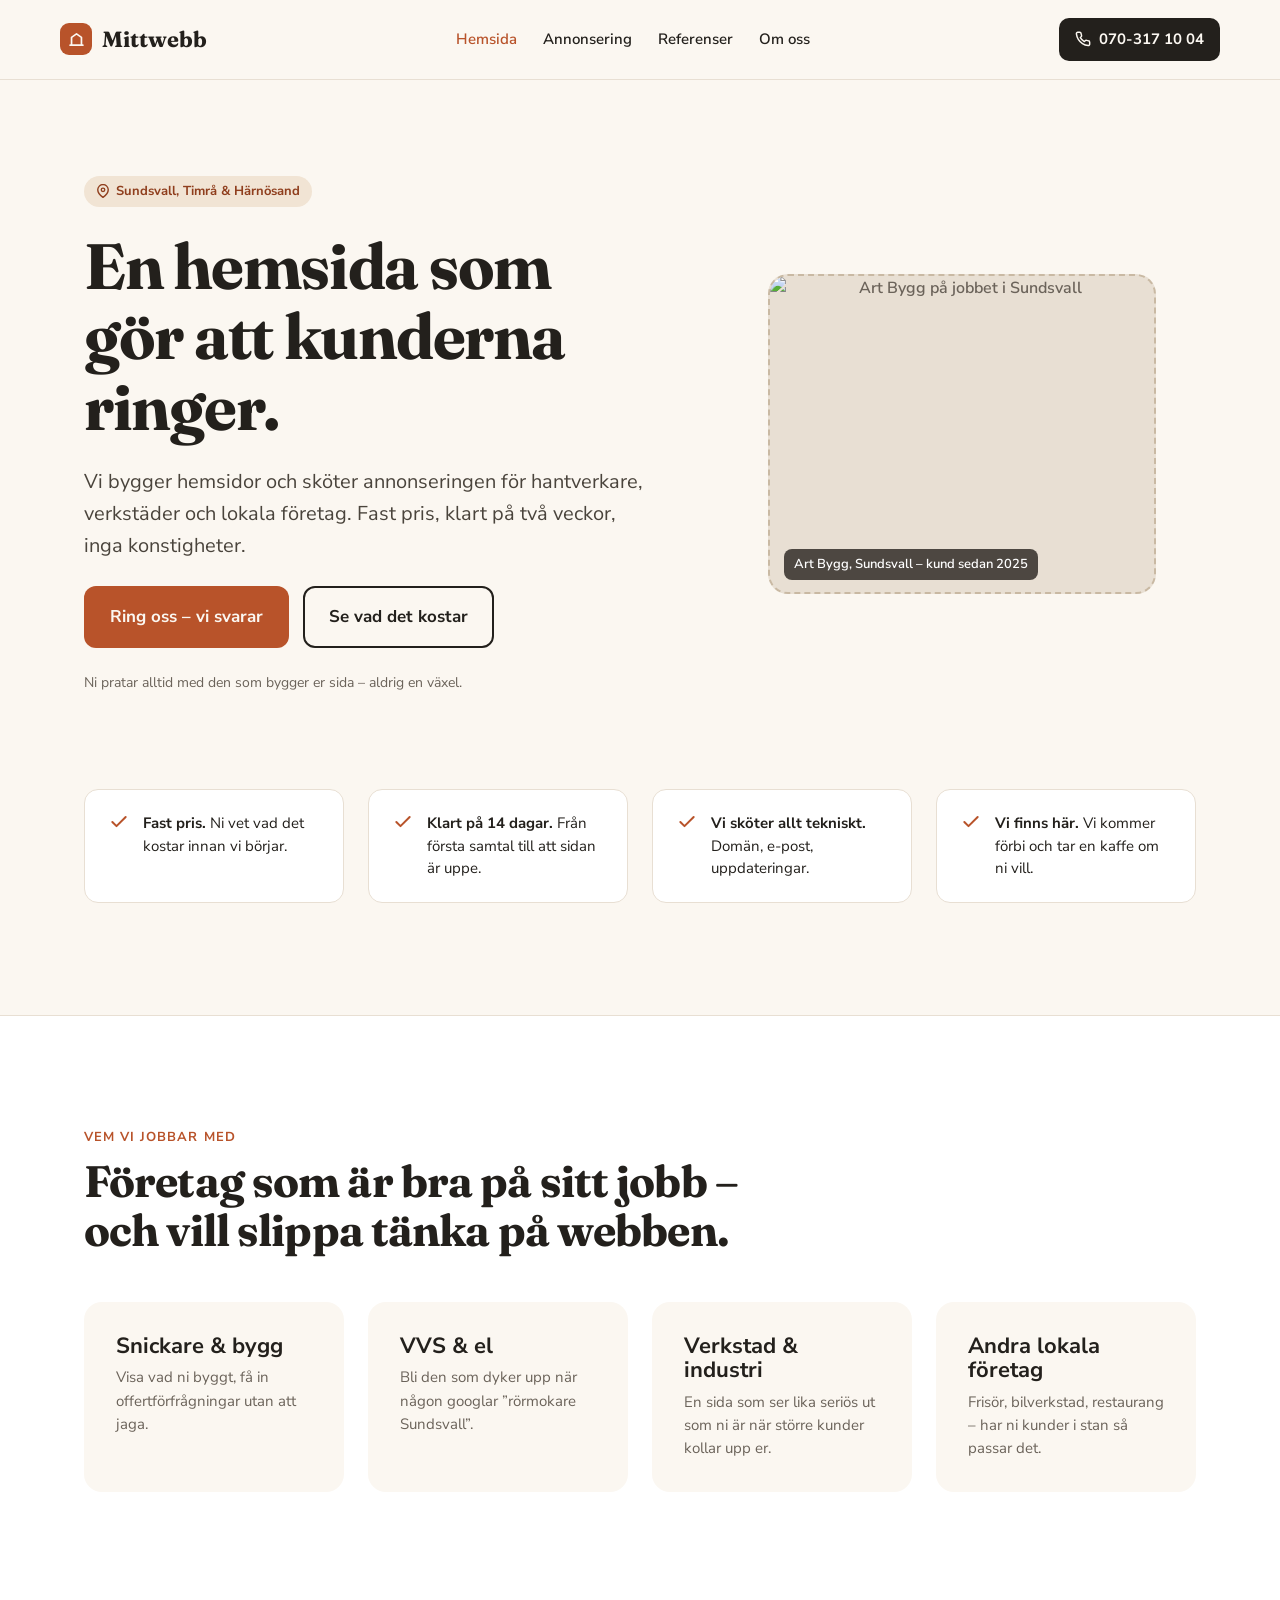
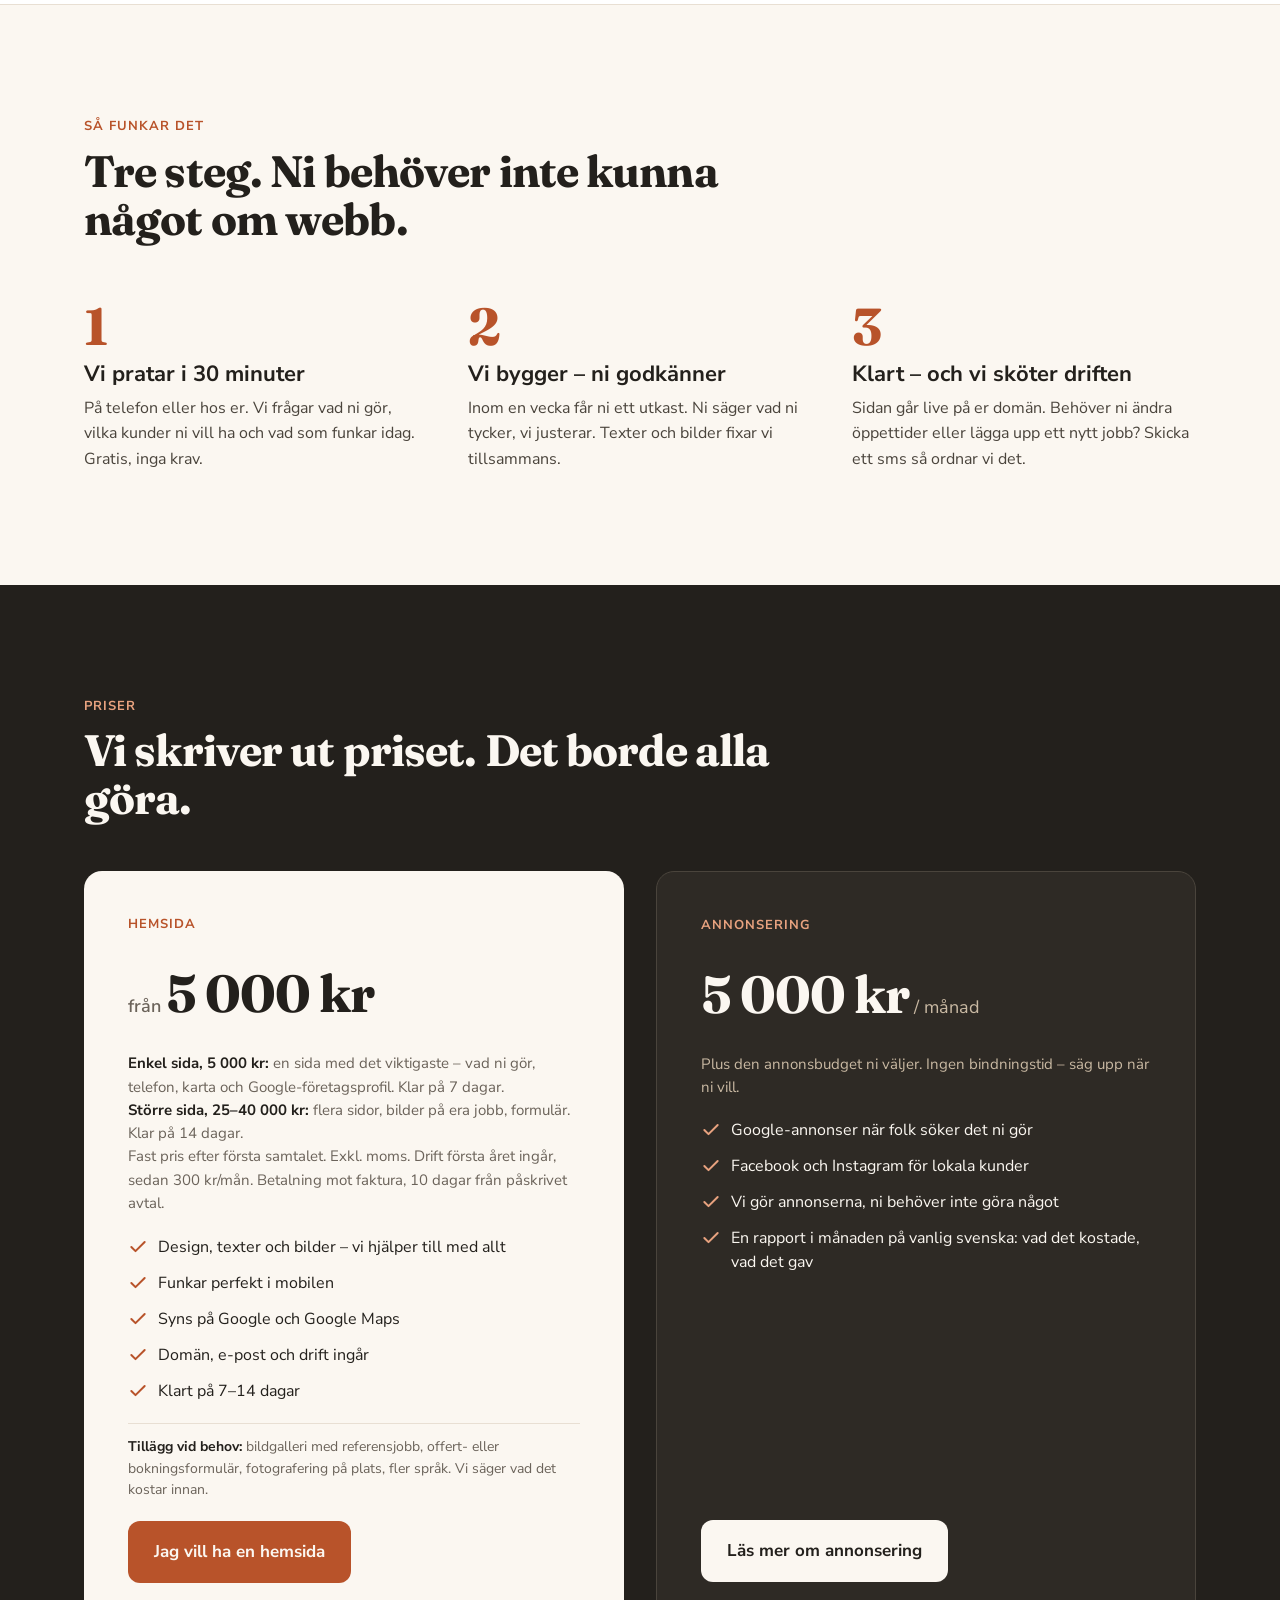
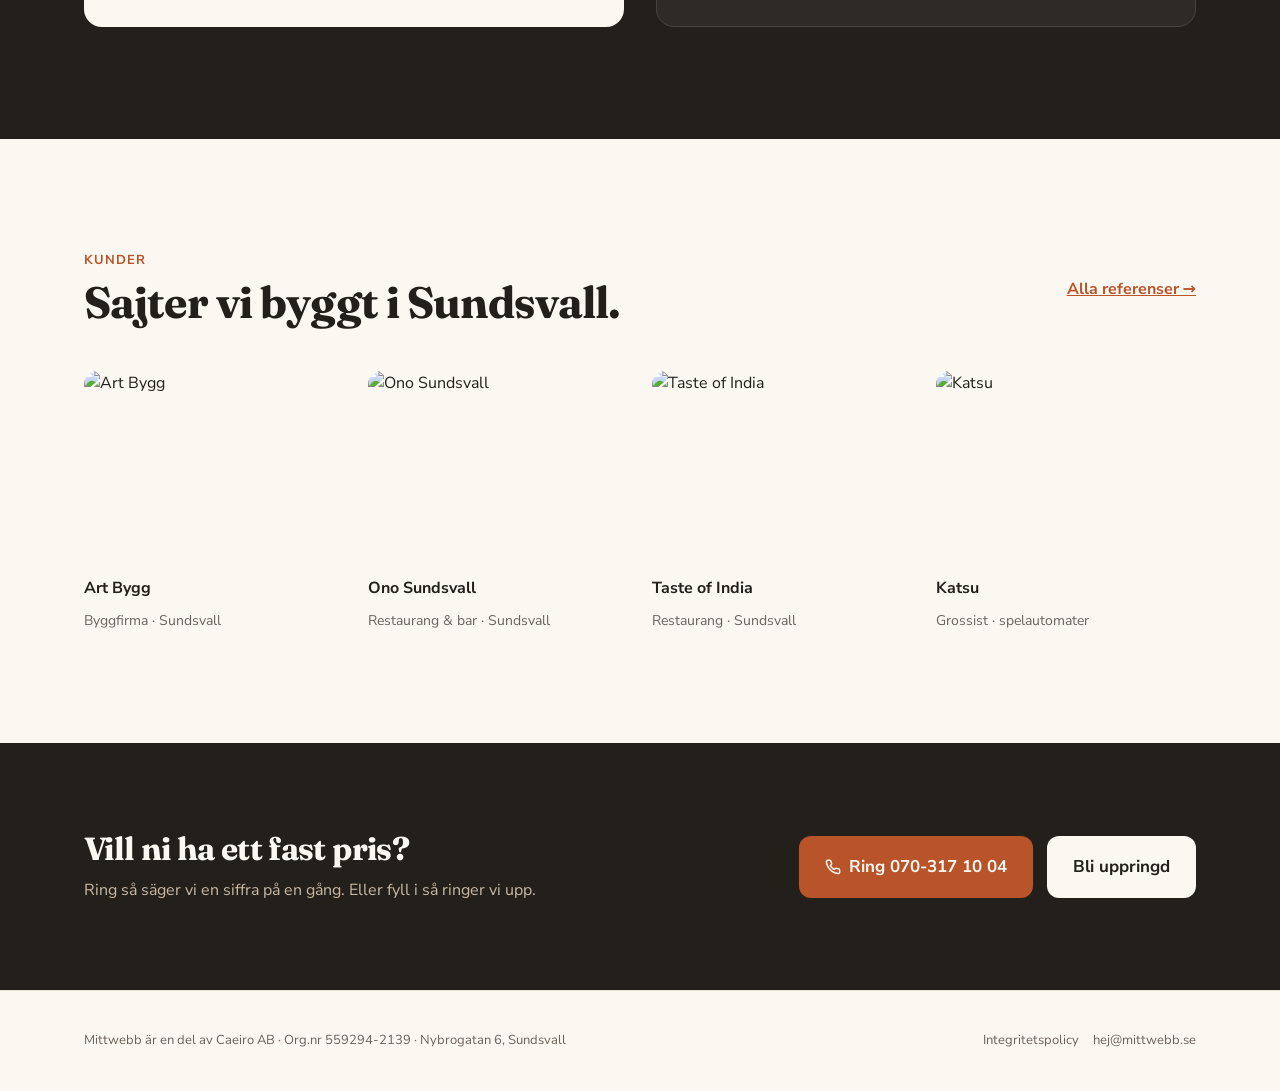
==== commit bf00b469: "Adress, betalvillkor, hero-foto, exempel på rapport och sökannons" ====
--- a/index.html
+++ b/index.html
@@ -6,7 +6,7 @@
 <link rel="preconnect" href="https://fonts.googleapis.com"><link rel="preconnect" href="https://fonts.gstatic.com" crossorigin>
 <link href="https://fonts.googleapis.com/css2?family=Fraunces:opsz,wght@9..144,600;9..144,700&family=Nunito+Sans:wght@400;600;700&display=swap" rel="stylesheet">
 <link rel="stylesheet" href="/style.css">
-<script type="application/ld+json">{"@context":"https://schema.org","@type":"LocalBusiness","name":"Mittwebb","url":"https://mittwebb.se","telephone":"+46703171004","email":"hej@mittwebb.se","address":{"@type":"PostalAddress","addressLocality":"Sundsvall","addressCountry":"SE"},"areaServed":["Sundsvall","Timrå","Härnösand"],"parentOrganization":{"@type":"Organization","name":"Caeiro AB"}}</script>
+<script type="application/ld+json">{"@context":"https://schema.org","@type":"LocalBusiness","name":"Mittwebb","url":"https://mittwebb.se","telephone":"+46703171004","email":"hej@mittwebb.se","address":{"@type":"PostalAddress","streetAddress":"Nybrogatan 6","addressLocality":"Sundsvall","addressCountry":"SE"},"areaServed":["Sundsvall","Timrå","Härnösand"],"parentOrganization":{"@type":"Organization","name":"Caeiro AB"}}</script>
 </head><body>
 <header><div class="wrap nav" id="nav">
 <a class="logo" href="/"><i><svg width="17" height="17" viewBox="0 0 24 24" fill="none" stroke="#FBF7F1" stroke-width="2.4" stroke-linecap="round" stroke-linejoin="round"><path d="M3 20h18M5 20V9l7-5 7 5v11"/></svg></i>Mittwebb</a>
@@ -20,7 +20,7 @@
   <p class="lead">Vi bygger hemsidor och sköter annonseringen för hantverkare, verkstäder och lokala företag. Fast pris, klart på två veckor, inga konstigheter.</p>
   <div class="row"><a class="btn btn-p" href="tel:+46703171004">Ring oss – vi svarar</a><a class="btn btn-o" href="#priser">Se vad det kostar</a></div>
   <p class="small">Ni pratar alltid med den som bygger er sida – aldrig en växel.</p></div>
- <div class="ph">[FOTO: en riktig lokal kund på jobbet]</div>
+ <figure class="ph" style="padding:0;overflow:hidden;position:relative"><img src="https://framerusercontent.com/images/BHlGmShWy7ecASu5nvef5dauQ.jpeg?width=1200" alt="Art Bygg på jobbet i Sundsvall" style="width:100%;height:100%;object-fit:cover;display:block" loading="eager" fetchpriority="high"><figcaption style="position:absolute;left:14px;bottom:12px;background:rgba(43,39,34,.82);color:#fff;font-size:13px;padding:6px 10px;border-radius:8px">Art Bygg, Sundsvall – kund sedan 2025</figcaption></figure>
 </section>
 <section class="wrap" style="padding-top:0"><div class="grid4">
  <div class="trust"><svg width="20" height="20" viewBox="0 0 24 24" fill="none" stroke="#B8532A" stroke-width="2.4" stroke-linecap="round" stroke-linejoin="round"><path d="M20 6L9 17l-5-5"/></svg><div><strong>Fast pris.</strong> Ni vet vad det kostar innan vi börjar.</div></div>
@@ -48,7 +48,7 @@
  <div class="grid2">
   <div class="card" style="background:var(--bg);color:var(--ink);padding:44px;display:flex;flex-direction:column;gap:20px"><span class="eyebrow">Hemsida</span>
    <div><span style="font-size:18px;color:var(--mute);font-weight:600">från </span><span class="price">5 000 kr</span></div>
-   <p class="small" style="font-size:15px"><strong style="color:var(--ink)">Enkel sida, 5 000 kr:</strong> en sida med det viktigaste – vad ni gör, telefon, karta och Google-företagsprofil. Klar på 7 dagar.<br><strong style="color:var(--ink)">Större sida, 25–40 000 kr:</strong> flera sidor, bilder på era jobb, formulär. Klar på 14 dagar.<br>Fast pris efter första samtalet. Exkl. moms. Drift första året ingår, sedan 300 kr/mån.</p>
+   <p class="small" style="font-size:15px"><strong style="color:var(--ink)">Enkel sida, 5 000 kr:</strong> en sida med det viktigaste – vad ni gör, telefon, karta och Google-företagsprofil. Klar på 7 dagar.<br><strong style="color:var(--ink)">Större sida, 25–40 000 kr:</strong> flera sidor, bilder på era jobb, formulär. Klar på 14 dagar.<br>Fast pris efter första samtalet. Exkl. moms. Drift första året ingår, sedan 300 kr/mån. Betalning mot faktura, 10 dagar från påskrivet avtal.</p>
    <div class="checks"><div><svg width="20" height="20" viewBox="0 0 24 24" fill="none" stroke="#B8532A" stroke-width="2.4" stroke-linecap="round" stroke-linejoin="round"><path d="M20 6L9 17l-5-5"/></svg><span>Design, texter och bilder – vi hjälper till med allt</span></div><div><svg width="20" height="20" viewBox="0 0 24 24" fill="none" stroke="#B8532A" stroke-width="2.4" stroke-linecap="round" stroke-linejoin="round"><path d="M20 6L9 17l-5-5"/></svg><span>Funkar perfekt i mobilen</span></div><div><svg width="20" height="20" viewBox="0 0 24 24" fill="none" stroke="#B8532A" stroke-width="2.4" stroke-linecap="round" stroke-linejoin="round"><path d="M20 6L9 17l-5-5"/></svg><span>Syns på Google och Google Maps</span></div><div><svg width="20" height="20" viewBox="0 0 24 24" fill="none" stroke="#B8532A" stroke-width="2.4" stroke-linecap="round" stroke-linejoin="round"><path d="M20 6L9 17l-5-5"/></svg><span>Domän, e-post och drift ingår</span></div><div><svg width="20" height="20" viewBox="0 0 24 24" fill="none" stroke="#B8532A" stroke-width="2.4" stroke-linecap="round" stroke-linejoin="round"><path d="M20 6L9 17l-5-5"/></svg><span>Klart på 7–14 dagar</span></div></div>
    <p class="small" style="padding-top:12px;border-top:1px solid var(--line)"><strong style="color:var(--ink)">Tillägg vid behov:</strong> bildgalleri med referensjobb, offert- eller bokningsformulär, fotografering på plats, fler språk. Vi säger vad det kostar innan.</p>
    <a class="btn btn-p" href="/kontakt" style="align-self:flex-start">Jag vill ha en hemsida</a></div>
@@ -63,6 +63,6 @@
 <section class="sec-dark" style="padding:88px 0"><div class="wrap cta"><div class="stack" style="gap:12px;max-width:640px"><h2 style="font-size:32px">Vill ni ha ett fast pris?</h2><p style="color:#C9B9A3">Ring så säger vi en siffra på en gång. Eller fyll i så ringer vi upp.</p></div>
 <div class="row"><a class="btn btn-p" href="tel:+46703171004"><svg width="16" height="16" viewBox="0 0 24 24" fill="none" stroke="currentColor" stroke-width="2.2" stroke-linecap="round" stroke-linejoin="round"><path d="M22 16.9v3a2 2 0 0 1-2.2 2 19.8 19.8 0 0 1-8.6-3.1 19.5 19.5 0 0 1-6-6A19.8 19.8 0 0 1 2.1 4.2 2 2 0 0 1 4.1 2h3a2 2 0 0 1 2 1.7c.1.9.4 1.8.7 2.7a2 2 0 0 1-.5 2.1L8 9.8a16 16 0 0 0 6 6l1.3-1.3a2 2 0 0 1 2.1-.5c.9.3 1.8.6 2.7.7a2 2 0 0 1 1.9 2z"/></svg> Ring 070-317 10 04</a><a class="btn btn-l" href="/kontakt">Bli uppringd</a></div></div></section>
 </main>
-<footer><div class="wrap foot"><div>Mittwebb är en del av Caeiro AB · Org.nr 559294-2139 · Sundsvall</div><div class="row"><a href="/integritetspolicy">Integritetspolicy</a><a href="mailto:hej@mittwebb.se">hej@mittwebb.se</a></div></div></footer>
+<footer><div class="wrap foot"><div>Mittwebb är en del av Caeiro AB · Org.nr 559294-2139 · Nybrogatan 6, Sundsvall</div><div class="row"><a href="/integritetspolicy">Integritetspolicy</a><a href="mailto:hej@mittwebb.se">hej@mittwebb.se</a></div></div></footer>
 <a class="sticky-call" href="tel:+46703171004"><svg width="16" height="16" viewBox="0 0 24 24" fill="none" stroke="currentColor" stroke-width="2.2" stroke-linecap="round" stroke-linejoin="round"><path d="M22 16.9v3a2 2 0 0 1-2.2 2 19.8 19.8 0 0 1-8.6-3.1 19.5 19.5 0 0 1-6-6A19.8 19.8 0 0 1 2.1 4.2 2 2 0 0 1 4.1 2h3a2 2 0 0 1 2 1.7c.1.9.4 1.8.7 2.7a2 2 0 0 1-.5 2.1L8 9.8a16 16 0 0 0 6 6l1.3-1.3a2 2 0 0 1 2.1-.5c.9.3 1.8.6 2.7.7a2 2 0 0 1 1.9 2z"/></svg> Ring 070-317 10 04</a>
 </body></html>
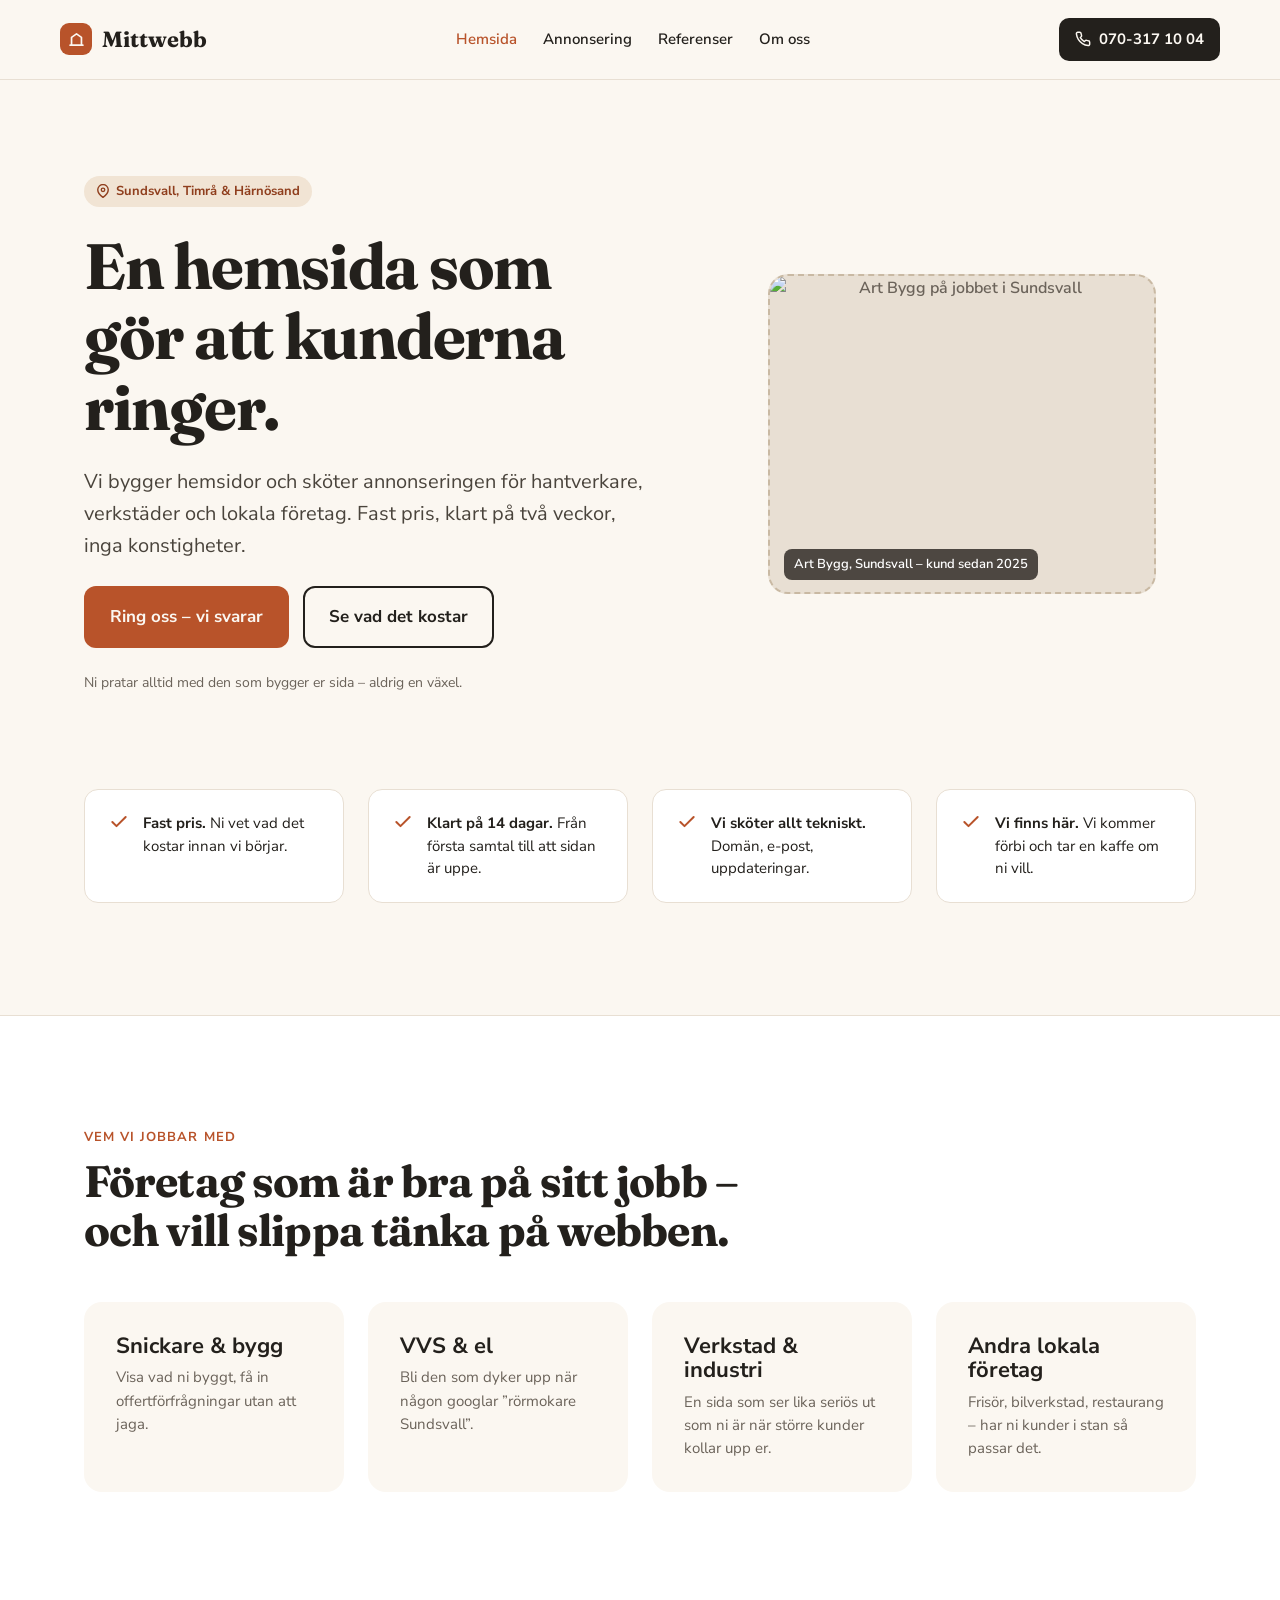
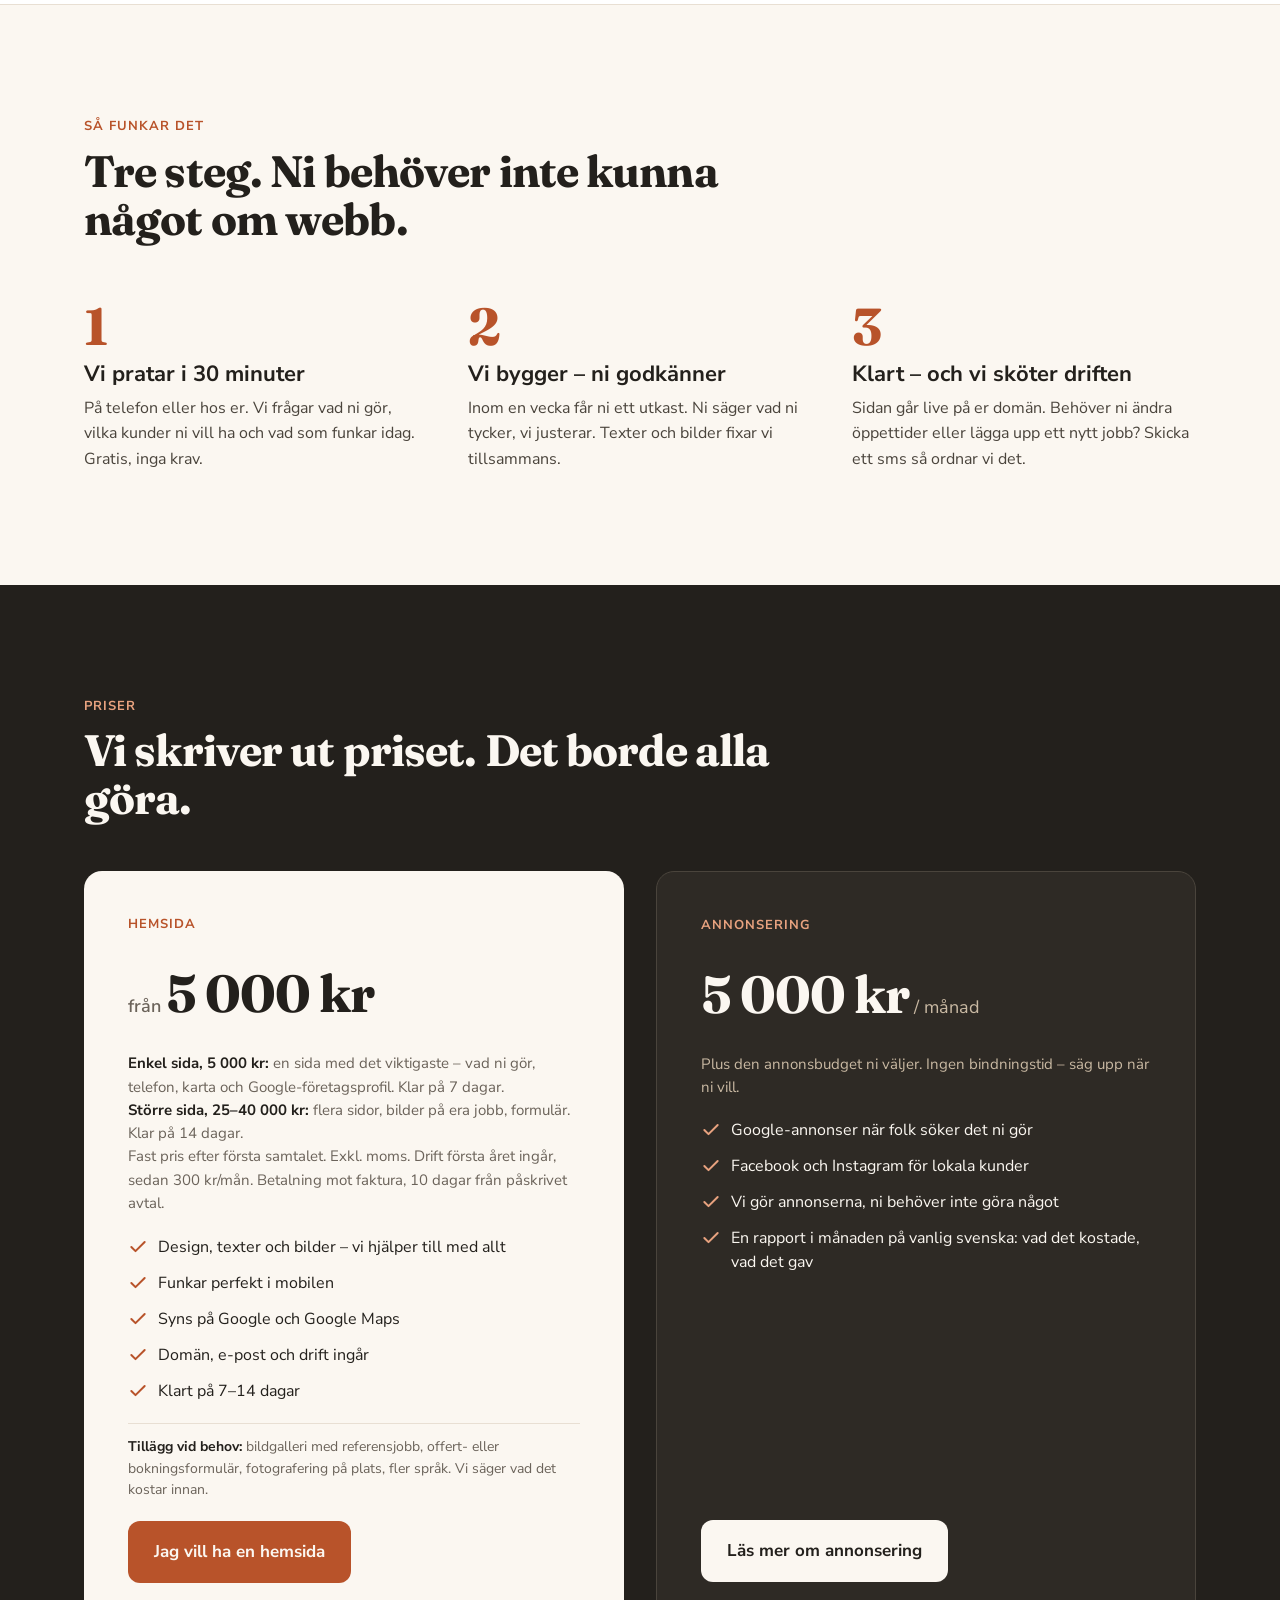
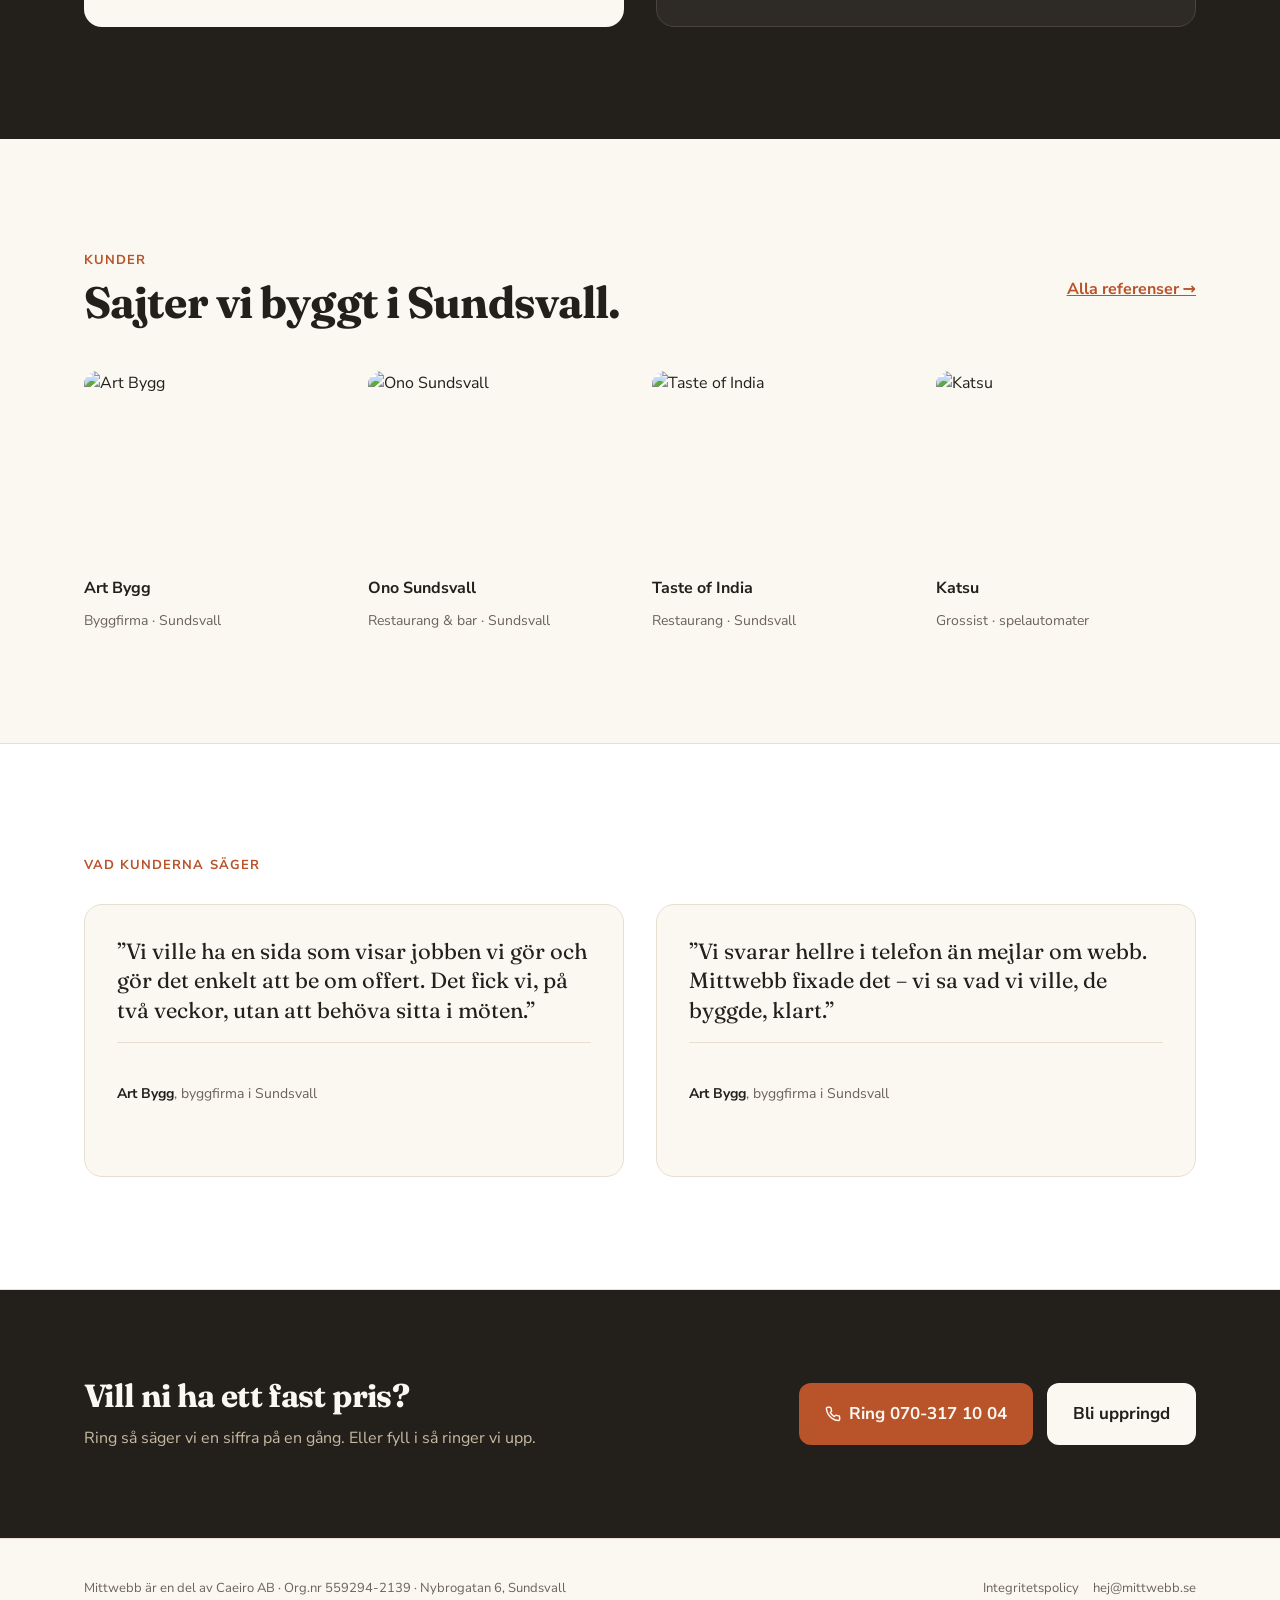
==== commit c23a93c3: "Kundcitat från Art Bygg (godkända)" ====
--- a/index.html
+++ b/index.html
@@ -60,6 +60,11 @@
  </div></div></section>
 <section class="wrap stack" style="gap:44px"><div class="cta"><div class="stack" style="gap:8px"><span class="eyebrow">Kunder</span><h2>Sajter vi byggt i Sundsvall.</h2></div><a href="/referenser" style="font-weight:700">Alla referenser →</a></div>
 <div class="grid4"><a href="https://artbygg.se" target="_blank" rel="noopener" style="text-decoration:none;color:var(--ink);display:flex;flex-direction:column;gap:10px"><img src="https://framerusercontent.com/images/f4Z82QxmcEQ3gF8rDcCPV72LyU.jpeg" alt="Art Bygg" loading="lazy" style="width:100%;aspect-ratio:4/3;object-fit:cover;border-radius:14px;display:block"><strong>Art Bygg</strong><span class="small">Byggfirma · Sundsvall</span></a><a href="https://onosundsvall.se" target="_blank" rel="noopener" style="text-decoration:none;color:var(--ink);display:flex;flex-direction:column;gap:10px"><img src="https://framerusercontent.com/assets/nnnB0Bz4eRKjmMvCjZTYcLmNHrM.jpg" alt="Ono Sundsvall" loading="lazy" style="width:100%;aspect-ratio:4/3;object-fit:cover;border-radius:14px;display:block"><strong>Ono Sundsvall</strong><span class="small">Restaurang &amp; bar · Sundsvall</span></a><a href="https://www.tasteofindia.se" target="_blank" rel="noopener" style="text-decoration:none;color:var(--ink);display:flex;flex-direction:column;gap:10px"><img src="https://usercontent.one/wp/www.tasteofindia.se/wp-content/uploads/2024/06/G3A5874-Edit-768x960.jpg" alt="Taste of India" loading="lazy" style="width:100%;aspect-ratio:4/3;object-fit:cover;border-radius:14px;display:block"><strong>Taste of India</strong><span class="small">Restaurang · Sundsvall</span></a><a href="https://katsu.se" target="_blank" rel="noopener" style="text-decoration:none;color:var(--ink);display:flex;flex-direction:column;gap:10px"><img src="https://framerusercontent.com/assets/zVmfJXLH3dPX0omeIyAKaZHLA7w.jpg" alt="Katsu" loading="lazy" style="width:100%;aspect-ratio:4/3;object-fit:cover;border-radius:14px;display:block"><strong>Katsu</strong><span class="small">Grossist · spelautomater</span></a></div></section>
+<section class="sec-white"><div class="wrap stack" style="gap:28px"><span class="eyebrow">Vad kunderna säger</span>
+<div class="grid2">
+ <blockquote style="margin:0;padding:32px;border-radius:18px;background:var(--bg);border:1px solid var(--line)"><p style="font-family:'Fraunces',Georgia,serif;font-size:22px;line-height:1.35">”Vi ville ha en sida som visar jobben vi gör och gör det enkelt att be om offert. Det fick vi, på två veckor, utan att behöva sitta i möten.”</p><footer class="small" style="margin-top:16px"><strong style="color:var(--ink)">Art Bygg</strong>, byggfirma i Sundsvall</footer></blockquote>
+ <blockquote style="margin:0;padding:32px;border-radius:18px;background:var(--bg);border:1px solid var(--line)"><p style="font-family:'Fraunces',Georgia,serif;font-size:22px;line-height:1.35">”Vi svarar hellre i telefon än mejlar om webb. Mittwebb fixade det – vi sa vad vi ville, de byggde, klart.”</p><footer class="small" style="margin-top:16px"><strong style="color:var(--ink)">Art Bygg</strong>, byggfirma i Sundsvall</footer></blockquote>
+</div></div></section>
 <section class="sec-dark" style="padding:88px 0"><div class="wrap cta"><div class="stack" style="gap:12px;max-width:640px"><h2 style="font-size:32px">Vill ni ha ett fast pris?</h2><p style="color:#C9B9A3">Ring så säger vi en siffra på en gång. Eller fyll i så ringer vi upp.</p></div>
 <div class="row"><a class="btn btn-p" href="tel:+46703171004"><svg width="16" height="16" viewBox="0 0 24 24" fill="none" stroke="currentColor" stroke-width="2.2" stroke-linecap="round" stroke-linejoin="round"><path d="M22 16.9v3a2 2 0 0 1-2.2 2 19.8 19.8 0 0 1-8.6-3.1 19.5 19.5 0 0 1-6-6A19.8 19.8 0 0 1 2.1 4.2 2 2 0 0 1 4.1 2h3a2 2 0 0 1 2 1.7c.1.9.4 1.8.7 2.7a2 2 0 0 1-.5 2.1L8 9.8a16 16 0 0 0 6 6l1.3-1.3a2 2 0 0 1 2.1-.5c.9.3 1.8.6 2.7.7a2 2 0 0 1 1.9 2z"/></svg> Ring 070-317 10 04</a><a class="btn btn-l" href="/kontakt">Bli uppringd</a></div></div></section>
 </main>
